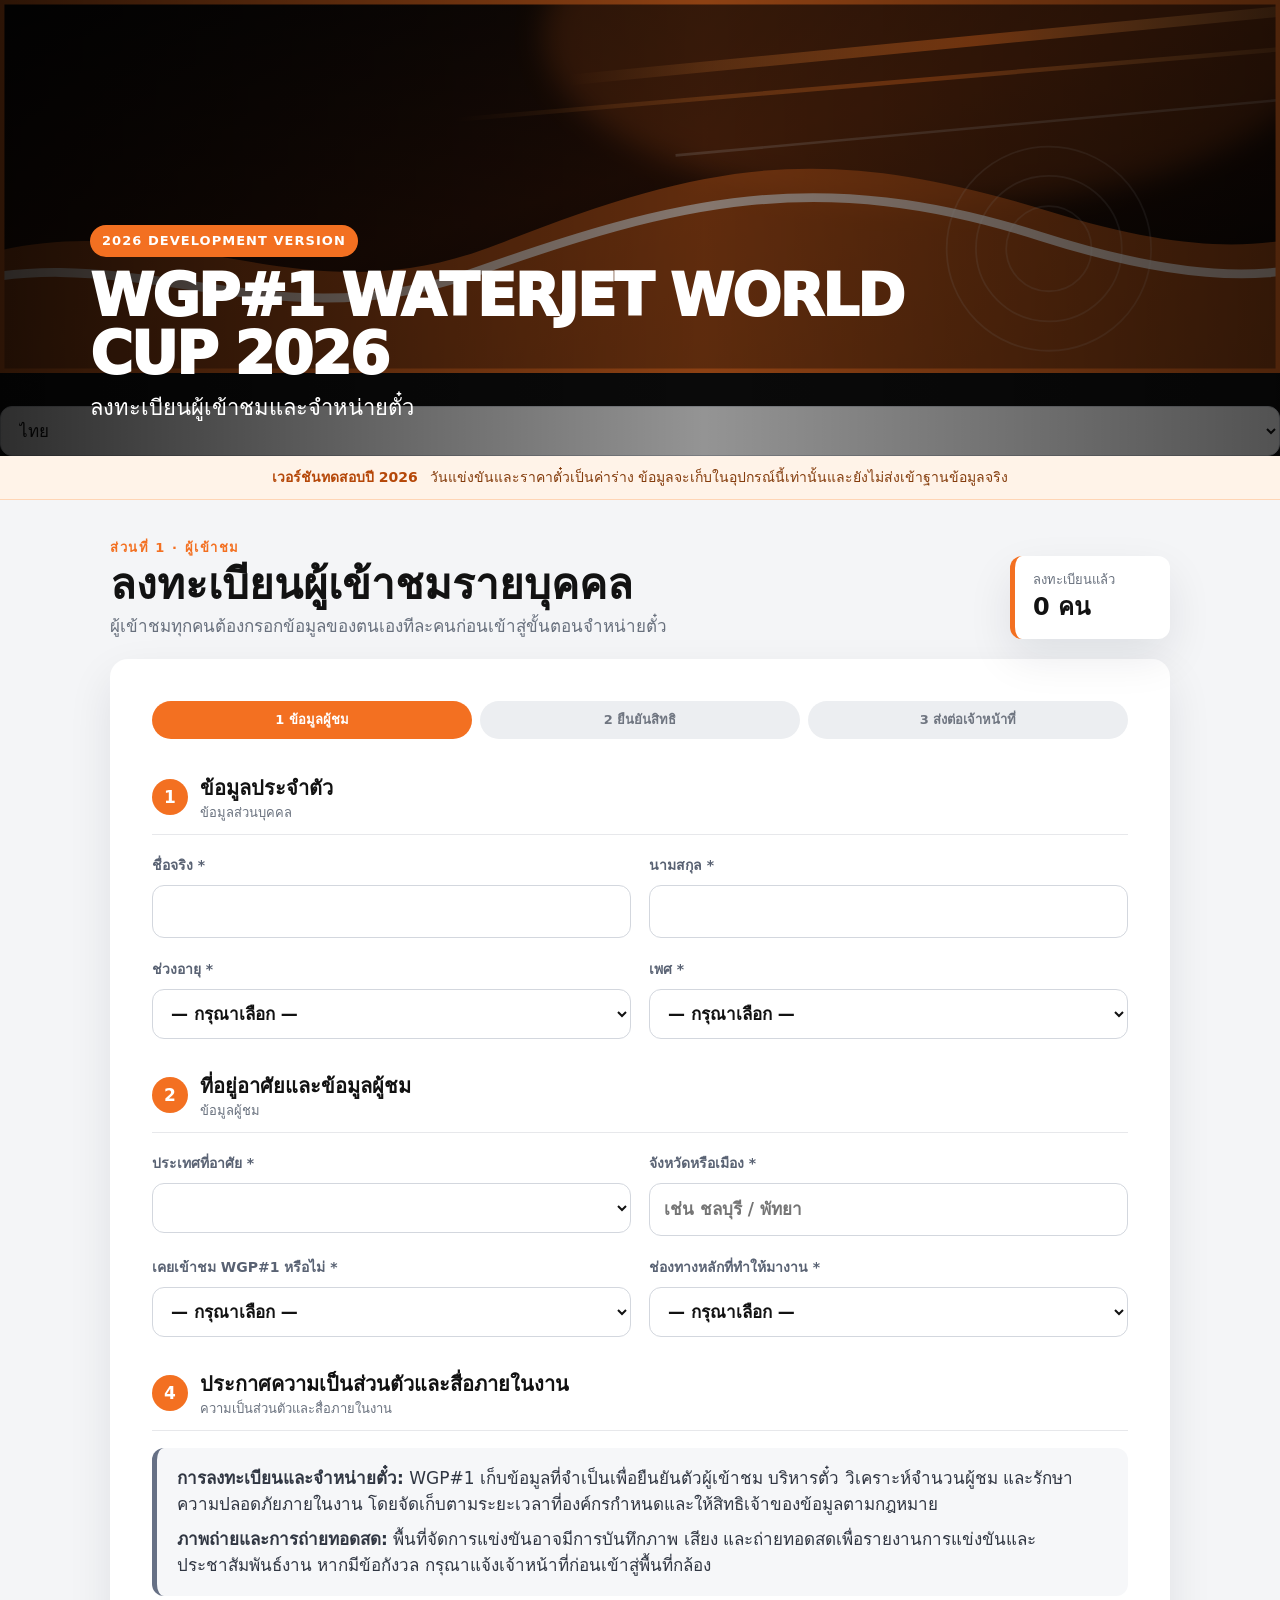
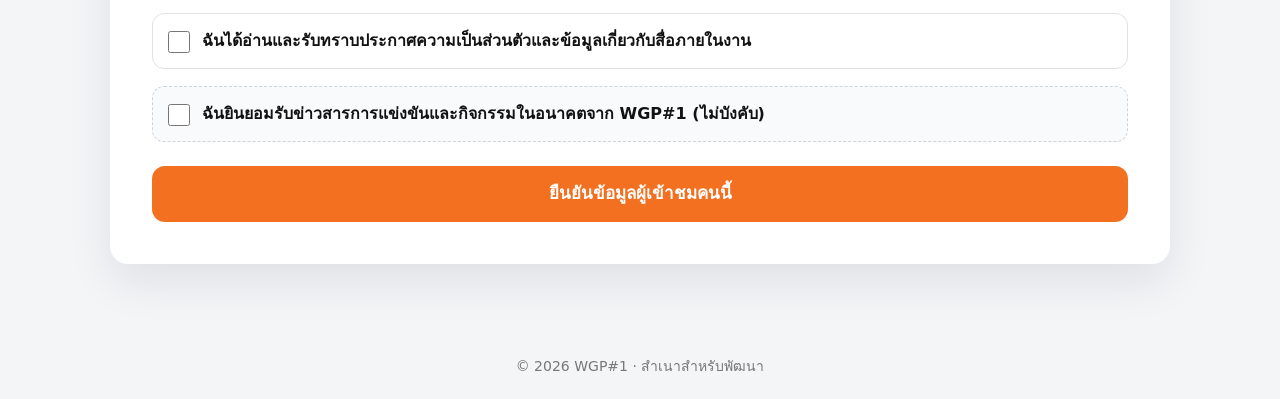
==== index.html @ 28bc0101 "Add multilingual interface and complete country list (index.html)" ====
<!doctype html>
<html lang="th">
<head>
  <meta charset="utf-8">
  <meta name="viewport" content="width=device-width, initial-scale=1">
  <meta name="theme-color" content="#f37021">
  <title>WGP#1 2026 — Visitor & Ticket Registration</title>
  <link rel="stylesheet" href="styles.css">
</head>
<body>
  <header class="hero" aria-label="WGP#1 World Cup">
    <img src="Header-2026.svg" alt="WGP#1 Waterjet World Cup 2026">
    <div class="hero-cover" aria-hidden="true"></div>
    <div class="language-switcher">
      <label for="language-select" data-i18n="languageLabel">ภาษา</label>
      <select id="language-select" aria-label="Language">
        <option value="th">ไทย</option><option value="en">English</option><option value="zh">中文</option>
        <option value="ja">日本語</option><option value="ko">한국어</option><option value="fr">Français</option><option value="es">Español</option>
      </select>
    </div>
    <div class="hero-copy">
      <span class="year-chip" data-i18n="devVersion">2026 DEVELOPMENT VERSION</span>
      <h1>WGP#1 WATERJET WORLD CUP 2026</h1>
      <p data-i18n="heroSubtitle">ลงทะเบียนผู้เข้าชมและจำหน่ายตั๋ว</p>
    </div>
  </header>

  <div class="dev-notice" role="status">
    <strong data-i18n="devNoticeTitle">เวอร์ชันทดสอบปี 2026</strong>
    <span data-i18n="devNoticeBody">วันแข่งขันและราคาตั๋วเป็นค่าร่าง ข้อมูลจะเก็บในอุปกรณ์นี้เท่านั้นและยังไม่ส่งเข้าฐานข้อมูลจริง</span>
  </div>

  <main>
    <section id="screen-visitor" class="screen">
      <div class="page-head">
        <div><p class="eyebrow" data-i18n="partVisitor">ส่วนที่ 1 · ผู้เข้าชม</p><h2 data-i18n="visitorTitle">ลงทะเบียนผู้เข้าชมรายบุคคล</h2><p data-i18n="visitorIntro">ผู้เข้าชมทุกคนต้องกรอกข้อมูลของตนเองทีละคนก่อนเข้าสู่ขั้นตอนจำหน่ายตั๋ว</p></div>
        <div class="attendee-counter" aria-live="polite"><span data-i18n="registered">ลงทะเบียนแล้ว</span><strong id="visitor-count">0 คน</strong></div>
      </div>

      <form id="visitor-form" class="card" novalidate>
        <div class="progress" aria-label="Progress"><span class="active" data-i18n="progressVisitor">1 ข้อมูลผู้ชม</span><span data-i18n="progressConsent">2 ยืนยันสิทธิ</span><span data-i18n="progressHandover">3 ส่งต่อเจ้าหน้าที่</span></div>
        <div class="section-title"><span class="section-number">1</span><div><h3 data-i18n="identityTitle">ข้อมูลประจำตัว</h3><p data-i18n="identitySubtitle">ข้อมูลส่วนบุคคล</p></div></div>
        <div class="grid two">
          <label><span class="field-title" data-i18n="firstName">ชื่อจริง *</span><input id="v-first" autocomplete="given-name" required maxlength="80"></label>
          <label><span class="field-title" data-i18n="lastName">นามสกุล *</span><input id="v-last" autocomplete="family-name" required maxlength="80"></label>
          <label><span class="field-title" data-i18n="ageGroup">ช่วงอายุ *</span><select id="v-age" required><option value="" data-i18n="selectOption">— กรุณาเลือก —</option><option value="under-10" data-i18n="ageUnder10">ต่ำกว่า 10 ปี</option><option value="10-19">10–19</option><option value="20-39">20–39</option><option value="40-59">40–59</option><option value="60-plus" data-i18n="age60Plus">60 ปีขึ้นไป</option></select></label>
          <label><span class="field-title" data-i18n="gender">เพศ *</span><select id="v-gender" required><option value="" data-i18n="selectOption">— กรุณาเลือก —</option><option value="male" data-i18n="male">ชาย</option><option value="female" data-i18n="female">หญิง</option><option value="non-binary" data-i18n="nonBinary">นอนไบนารี</option><option value="not-specified" data-i18n="preferNot">ไม่ประสงค์ระบุ</option></select></label>
        </div>

        <div class="section-title"><span class="section-number">2</span><div><h3 data-i18n="profileTitle">ที่อยู่อาศัยและข้อมูลผู้ชม</h3><p data-i18n="profileSubtitle">ข้อมูลผู้ชม</p></div></div>
        <div class="grid two">
          <label><span class="field-title" data-i18n="country">ประเทศที่อาศัย *</span><select id="v-country" autocomplete="country-name" required></select></label>
          <label><span class="field-title" data-i18n="city">จังหวัดหรือเมือง *</span><input id="v-city" autocomplete="address-level1" required maxlength="100" data-i18n-placeholder="cityPlaceholder" placeholder="เช่น ชลบุรี / พัทยา"></label>
          <label><span class="field-title" data-i18n="previousAttendance">เคยเข้าชม WGP#1 หรือไม่ *</span><select id="v-previous" required><option value="" data-i18n="selectOption">— กรุณาเลือก —</option><option value="first-time" data-i18n="firstTime">มาครั้งแรก</option><option value="returning" data-i18n="returning">เคยเข้าชมแล้ว</option></select></label>
          <label><span class="field-title" data-i18n="discovery">ช่องทางหลักที่ทำให้มางาน *</span><select id="v-source" required><option value="" data-i18n="selectOption">— กรุณาเลือก —</option><option value="facebook">Facebook</option><option value="instagram">Instagram</option><option value="tiktok">TikTok</option><option value="youtube">YouTube</option><option value="google">Google / Search</option><option value="influencer" data-i18n="influencer">อินฟลูเอนเซอร์ / ครีเอเตอร์</option><option value="pattaya-promotion" data-i18n="pattayaPromotion">ป้ายหรือสื่อในพัทยา</option><option value="hotel-tour" data-i18n="hotelTour">โรงแรมหรือบริษัททัวร์</option><option value="friend-family" data-i18n="friendFamily">เพื่อนหรือครอบครัว</option><option value="previous-event" data-i18n="previousEvent">งาน WGP#1 ครั้งก่อน</option><option value="other" data-i18n="other">อื่น ๆ</option></select></label>
        </div>

        <div id="guardian-panel" class="guardian-panel hidden">
          <div class="section-title compact"><span class="section-number">3</span><div><h3 data-i18n="guardianTitle">ข้อมูลผู้ปกครอง</h3><p data-i18n="guardianSubtitle">จำเป็นสำหรับผู้เข้าชมอายุต่ำกว่า 20 ปี</p></div></div>
          <div class="grid two">
            <label><span class="field-title" data-i18n="guardianName">ชื่อ–นามสกุลผู้ปกครอง *</span><input id="g-name" autocomplete="name" maxlength="160"></label>
            <label><span class="field-title" data-i18n="relationship">ความสัมพันธ์ *</span><select id="g-relation"><option value="" data-i18n="selectOption">— กรุณาเลือก —</option><option value="parent" data-i18n="parent">บิดา/มารดา</option><option value="legal-guardian" data-i18n="legalGuardian">ผู้ปกครองตามกฎหมาย</option><option value="authorized-adult" data-i18n="authorizedAdult">ผู้ใหญ่ที่ได้รับมอบหมาย</option></select></label>
            <label><span class="field-title" data-i18n="guardianPhone">เบอร์โทรศัพท์ผู้ปกครอง *</span><input id="g-phone" type="tel" autocomplete="tel" maxlength="30"></label>
          </div>
          <label class="check-line"><input id="g-confirm" type="checkbox"><span data-i18n="guardianConfirm">ข้าพเจ้าเป็นผู้ปกครองหรือผู้มีอำนาจดำเนินการแทนผู้เยาว์ และยืนยันข้อมูลข้างต้น</span></label>
        </div>

        <div class="section-title"><span class="section-number">4</span><div><h3 data-i18n="privacyTitle">ประกาศความเป็นส่วนตัวและสื่อภายในงาน</h3><p data-i18n="privacySubtitle">ความเป็นส่วนตัวและสื่อภายในงาน</p></div></div>
        <div class="privacy-box"><p data-i18n-html="privacyRegistration"><strong>การลงทะเบียนและจำหน่ายตั๋ว:</strong> WGP#1 เก็บข้อมูลที่จำเป็นเพื่อยืนยันตัวผู้เข้าชม บริหารตั๋ว วิเคราะห์จำนวนผู้ชม และรักษาความปลอดภัยภายในงาน โดยจัดเก็บตามระยะเวลาที่องค์กรกำหนดและให้สิทธิเจ้าของข้อมูลตามกฎหมาย</p><p data-i18n-html="privacyMedia"><strong>ภาพถ่ายและการถ่ายทอดสด:</strong> พื้นที่จัดการแข่งขันอาจมีการบันทึกภาพ เสียง และถ่ายทอดสดเพื่อรายงานการแข่งขันและประชาสัมพันธ์งาน หากมีข้อกังวล กรุณาแจ้งเจ้าหน้าที่ก่อนเข้าสู่พื้นที่กล้อง</p></div>
        <label class="check-line required-line"><input id="v-privacy" type="checkbox" required><span data-i18n="privacyAck">ฉันได้อ่านและรับทราบประกาศความเป็นส่วนตัวและข้อมูลเกี่ยวกับสื่อภายในงาน</span></label>
        <label class="check-line optional-line"><input id="v-marketing" type="checkbox"><span data-i18n="marketingConsent">ฉันยินยอมรับข่าวสารการแข่งขันและกิจกรรมในอนาคตจาก WGP#1 (ไม่บังคับ)</span></label>
        <div id="visitor-error" class="form-error hidden" role="alert"></div>
        <button class="btn primary wide" type="submit" data-i18n="confirmVisitor">ยืนยันข้อมูลผู้เข้าชมคนนี้</button>
      </form>
    </section>

    <section id="screen-group" class="screen hidden"><div class="confirmation-card"><div class="success-icon">✓</div><p class="eyebrow" data-i18n="visitorConfirmed">ยืนยันผู้เข้าชมแล้ว</p><h2 data-i18n="visitorSaved">บันทึกผู้เข้าชมเรียบร้อยแล้ว</h2><p id="group-message"></p><div class="choice-grid"><button id="add-visitor" class="choice-card" type="button"><span class="choice-icon">＋</span><strong data-i18n="addVisitor">ลงทะเบียนผู้ชมคนถัดไป</strong><small data-i18n="addVisitorHint">เพิ่มผู้เข้าชมอีกหนึ่งคน</small></button><button id="finish-visitors" class="choice-card orange" type="button"><span class="choice-icon">→</span><strong data-i18n="finishVisitors">กรอกข้อมูลผู้ชมครบแล้ว</strong><small data-i18n="finishVisitorsHint">ส่งต่อให้เจ้าหน้าที่</small></button></div><button id="remove-last" class="text-button" type="button" data-i18n="removeLast">ลบผู้ชมคนล่าสุด</button></div></section>

    <section id="screen-handover" class="screen hidden"><div class="handover"><div class="handover-lock" data-i18n="staffNext">ขั้นตอนถัดไปสำหรับเจ้าหน้าที่</div><h2 data-i18n="handoverTitle">การลงทะเบียนผู้ชมเสร็จสมบูรณ์</h2><p class="handover-count"><strong id="handover-count">0</strong> <span data-i18n="visitors">ผู้เข้าชม</span></p><p data-i18n="handoverBody">กรุณาส่งอุปกรณ์คืนให้เจ้าหน้าที่เพื่อดำเนินการเรื่องตั๋วและการชำระเงิน</p><button id="to-staff" class="btn dark" type="button" data-i18n="staffContinue">เจ้าหน้าที่ดำเนินการต่อ</button></div></section>

    <section id="screen-staff" class="screen hidden">
      <div class="page-head"><div><p class="eyebrow" data-i18n="partStaff">ส่วนที่ 2 · สำหรับเจ้าหน้าที่</p><h2 data-i18n="staffTitle">สรุปรายการจำหน่ายตั๋ว</h2><p data-i18n="staffIntro">เลือกประเภทตั๋วให้ครบตามจำนวนผู้ชมที่ลงทะเบียน</p></div><div class="attendee-counter dark-counter"><span data-i18n="visitorsInSale">ผู้ชมในรายการ</span><strong id="staff-attendee-count">0 คน</strong></div></div>
      <form id="staff-form" class="card" novalidate>
        <div class="grid two">
          <label><span class="field-title" data-i18n="staff">เจ้าหน้าที่ *</span><select id="s-staff" required><option value="" data-i18n="selectStaff">— เลือกเจ้าหน้าที่ —</option><option value="Namwan">น้ำหวาน</option><option value="Aom">อ้อม</option><option value="Belle">เบล</option><option value="Cartoon">การ์ตูน</option><option value="Other" data-i18n="other">อื่น ๆ</option></select></label>
          <label><span class="field-title" data-i18n="payment">ช่องทางการชำระ *</span><select id="s-payment" required><option value="" data-i18n="selectOption">— กรุณาเลือก —</option><option value="cash" data-i18n="cash">เงินสด</option><option value="qr-transfer" data-i18n="qrTransfer">QR / โอนผ่านธนาคาร</option><option value="complimentary" data-i18n="complimentary">บัตรเชิญ</option></select></label>
        </div>
        <div class="ticket-head"><div><h3 data-i18n="ticketTypes">ประเภทและจำนวนตั๋ว</h3><p data-i18n="ticketTypesSubtitle">เลือกประเภทและจำนวน</p></div><div class="quantity-match"><span data-i18n="mustAllocate">ต้องจัดสรร</span><strong id="tickets-required">0 ใบ</strong></div></div>
        <div id="ticket-lines" class="ticket-lines"></div>
        <div class="staff-summary"><div><span data-i18n="totalTickets">จำนวนตั๋วรวม</span><strong id="ticket-total-qty">0 ใบ</strong></div><div><span data-i18n="calculatedTotal">ยอดคำนวณ</span><strong id="calculated-total">0 THB</strong></div><label><span class="field-title" data-i18n="amountPaid">ยอดรับจริง (THB) *</span><input id="s-amount" type="number" min="0" step="1" required></label></div>
        <label><span class="field-title" data-i18n="staffNote">หมายเหตุ</span><textarea id="s-note" rows="3" maxlength="500" data-i18n-placeholder="staffNotePlaceholder" placeholder="ส่วนลด บัตรเชิญ หรือกรณีพิเศษ"></textarea></label>
        <div id="staff-error" class="form-error hidden" role="alert"></div><div class="button-row"><button id="back-handover" class="btn secondary" type="button" data-i18n="back">ย้อนกลับ</button><button class="btn primary" type="submit" data-i18n="finalize">ยืนยันและบันทึกรายการ</button></div>
      </form>
    </section>

    <section id="screen-complete" class="screen hidden"><div class="complete-card"><div class="success-icon large">✓</div><p class="eyebrow" data-i18n="registrationComplete">ลงทะเบียนเสร็จสมบูรณ์</p><h2 data-i18n="completeTitle">ดำเนินการเสร็จสมบูรณ์</h2><p><span data-i18n="transactionNumber">หมายเลขรายการ</span> <strong id="transaction-id">—</strong></p><p class="muted" data-i18n="localDataNotice">ข้อมูลทดสอบถูกเก็บเฉพาะในอุปกรณ์นี้ และยังไม่ส่งเข้าฐานข้อมูลจริง</p><button id="next-customer" class="btn primary" type="button" data-i18n="nextGroup">เริ่มรายการผู้ชมชุดถัดไป</button></div></section>
  </main>
  <footer data-i18n="footer">© 2026 WGP#1 · สำเนาสำหรับพัฒนา</footer>
  <script src="app.js"></script>
</body>
</html>
---- styles.css ----
:root{--orange:#f37021;--orange-dark:#cf4f07;--ink:#121212;--muted:#68707d;--line:#e7e8eb;--soft:#f6f7f9;--green:#159947;--danger:#b42318;--radius:18px;--shadow:0 18px 45px rgba(16,24,40,.09)}
*{box-sizing:border-box}body{margin:0;background:#f4f5f7;color:var(--ink);font-family:Inter,system-ui,-apple-system,"Segoe UI",sans-serif;font-size:17px;line-height:1.5}.hidden{display:none!important}.hero{position:relative;min-height:260px;background:#111;overflow:hidden}.hero img{width:100%;height:100%;min-height:260px;object-fit:cover;display:block}.hero-cover{position:absolute;inset:0;background:linear-gradient(90deg,rgba(0,0,0,.82),rgba(0,0,0,.42) 55%,rgba(0,0,0,.68))}.hero-copy{position:absolute;left:max(22px,calc((100% - 1100px)/2));right:22px;bottom:32px;color:#fff}.hero-copy h1{max-width:820px;margin:10px 0 2px;font-size:clamp(30px,5vw,58px);line-height:1;font-weight:950;letter-spacing:-2px}.hero-copy p{margin:8px 0 0;font-size:clamp(17px,2vw,22px)}.year-chip{display:inline-flex;background:var(--orange);border-radius:999px;padding:6px 12px;font-size:13px;font-weight:900;letter-spacing:.08em}.dev-notice{display:flex;justify-content:center;gap:12px;flex-wrap:wrap;padding:11px 18px;background:#fff3e8;color:#843c0c;border-bottom:1px solid #ffd5b5;font-size:14px}.dev-notice strong{color:#b54708}main{max-width:1100px;margin:0 auto;padding:38px 20px 70px}.screen{min-height:55vh}.page-head{display:flex;align-items:flex-end;justify-content:space-between;gap:24px;margin-bottom:20px}.page-head h2{font-size:clamp(28px,4vw,42px);line-height:1.15;margin:4px 0}.page-head p{margin:0;color:var(--muted)}.eyebrow{margin:0!important;color:var(--orange)!important;font-size:13px;font-weight:900;letter-spacing:.12em}.attendee-counter{min-width:160px;background:#fff;border-left:5px solid var(--orange);border-radius:12px;padding:14px 18px;box-shadow:var(--shadow)}.attendee-counter span{display:block;color:var(--muted);font-size:13px}.attendee-counter strong{font-size:24px}.dark-counter{background:#181818;color:#fff}.dark-counter span{color:#c7c7c7}.card{background:#fff;border-radius:var(--radius);padding:clamp(20px,4vw,42px);box-shadow:var(--shadow)}.progress{display:grid;grid-template-columns:repeat(3,1fr);gap:8px;margin-bottom:34px}.progress span{padding:9px;text-align:center;border-radius:999px;background:#eceef1;color:#6f7580;font-size:13px;font-weight:800}.progress .active{background:var(--orange);color:#fff}.section-title{display:flex;align-items:center;gap:12px;margin:32px 0 17px;border-bottom:1px solid var(--line);padding-bottom:12px}.section-title:first-of-type{margin-top:0}.section-title.compact{margin-top:0}.section-title h3,.section-title p{margin:0}.section-title h3{font-size:20px}.section-title p{font-size:13px;color:var(--muted)}.section-number{display:grid;place-items:center;flex:0 0 36px;height:36px;border-radius:50%;background:var(--orange);color:#fff;font-weight:900}.grid{display:grid;gap:18px}.grid.two{grid-template-columns:repeat(2,minmax(0,1fr))}label{display:block;font-weight:800}label>span{color:#596273;font-size:14px;font-weight:600}input,select,textarea{width:100%;margin-top:7px;border:1px solid #d3d7de;border-radius:12px;padding:13px 14px;background:#fff;color:var(--ink);font:inherit;outline:none}input:focus,select:focus,textarea:focus{border-color:var(--orange);box-shadow:0 0 0 4px rgba(243,112,33,.14)}input[aria-invalid="true"],select[aria-invalid="true"]{border-color:var(--danger)}.guardian-panel{margin:28px 0;background:#fff8f1;border:1px solid #ffd3b2;border-radius:16px;padding:22px}.privacy-box{padding:18px 20px;background:var(--soft);border-left:5px solid #667085;border-radius:12px;color:#303642}.privacy-box p{margin:0 0 10px}.privacy-box p:last-child{margin-bottom:0}.en-copy{color:var(--muted);font-size:14px}.check-line{display:flex;gap:12px;align-items:flex-start;margin-top:17px;padding:15px;border-radius:12px;background:#fff}.check-line input{width:22px;height:22px;margin:2px 0 0;accent-color:var(--orange);flex:0 0 auto}.check-line span{color:var(--ink);font-size:16px;font-weight:700}.check-line small{color:var(--muted);font-weight:500}.required-line{border:1px solid #dfe2e7}.optional-line{background:#f8fafc;border:1px dashed #cfd4dc}.form-error{margin:20px 0 0;padding:13px 16px;border-radius:10px;background:#fff0ee;color:var(--danger);font-weight:700}.btn{display:inline-flex;align-items:center;justify-content:center;border:0;border-radius:13px;padding:15px 22px;font:inherit;font-weight:900;cursor:pointer}.btn.primary{background:var(--orange);color:#fff}.btn.primary:hover{background:var(--orange-dark)}.btn.dark{background:#111;color:#fff}.btn.secondary{background:#e9ebef;color:#252930}.btn.wide{width:100%;margin-top:24px}.confirmation-card,.complete-card{max-width:840px;margin:25px auto;background:#fff;border-radius:24px;padding:clamp(28px,6vw,60px);text-align:center;box-shadow:var(--shadow)}.confirmation-card h2,.complete-card h2{margin:5px 0;font-size:clamp(28px,4vw,42px)}.success-icon{display:grid;place-items:center;width:58px;height:58px;margin:0 auto 14px;border-radius:50%;background:#dcfce7;color:var(--green);font-size:32px;font-weight:950}.success-icon.large{width:80px;height:80px;font-size:44px}.choice-grid{display:grid;grid-template-columns:repeat(2,minmax(0,1fr));gap:16px;margin:28px 0}.choice-card{border:2px solid var(--line);border-radius:16px;background:#fff;padding:25px 18px;cursor:pointer;color:var(--ink)}.choice-card:hover{border-color:var(--orange);transform:translateY(-2px)}.choice-card.orange{border-color:var(--orange);background:#fff8f1}.choice-card strong,.choice-card small{display:block}.choice-card small{color:var(--muted);margin-top:5px}.choice-icon{display:block;color:var(--orange);font-size:34px;font-weight:950}.text-button{border:0;background:none;color:#7d4750;text-decoration:underline;cursor:pointer;font:inherit}.handover{max-width:900px;margin:15px auto;min-height:560px;border-radius:26px;padding:70px 30px;display:flex;flex-direction:column;align-items:center;justify-content:center;text-align:center;color:#fff;background:linear-gradient(135deg,#f37021,#d94b00);box-shadow:var(--shadow)}.handover h2{font-size:clamp(32px,5vw,56px);line-height:1.1;margin:16px 0}.handover p{font-size:20px}.handover p span{opacity:.9}.handover-lock{padding:7px 14px;background:rgba(0,0,0,.2);border:1px solid rgba(255,255,255,.4);border-radius:999px;font-size:13px;font-weight:900;letter-spacing:.12em}.handover-count strong{font-size:52px}.handover .btn{margin-top:24px;min-width:280px}.ticket-head{display:flex;justify-content:space-between;align-items:center;margin:30px 0 12px}.ticket-head h3,.ticket-head p{margin:0}.ticket-head p{color:var(--muted);font-size:14px}.quantity-match{text-align:right}.quantity-match span{display:block;color:var(--muted);font-size:13px}.quantity-match strong{font-size:22px}.ticket-lines{border:1px solid var(--line);border-radius:14px;overflow:hidden}.ticket-line{display:grid;grid-template-columns:1fr 110px 120px;align-items:center;gap:15px;padding:15px 18px;border-bottom:1px solid var(--line)}.ticket-line:last-child{border-bottom:0}.ticket-line p,.ticket-line strong{margin:0}.ticket-line p{color:var(--muted);font-size:13px}.ticket-line input{margin:0;text-align:center}.ticket-price{text-align:right}.staff-summary{display:grid;grid-template-columns:1fr 1fr 1.4fr;gap:16px;align-items:end;margin:24px 0;padding:20px;background:#171717;color:#fff;border-radius:15px}.staff-summary>div span{display:block;color:#bbb;font-size:13px}.staff-summary>div strong{font-size:23px}.staff-summary label>span{color:#ccc}.button-row{display:flex;justify-content:flex-end;gap:12px;margin-top:24px}.complete-card .muted{color:var(--muted);font-size:14px}.complete-card .btn{margin-top:18px}footer{text-align:center;color:#777;padding:22px;font-size:14px}
@media(max-width:720px){body{font-size:16px}.hero,.hero img{min-height:230px}.hero-copy{bottom:24px}.hero-copy h1{letter-spacing:-1px}.page-head{align-items:stretch;flex-direction:column}.attendee-counter{width:100%}.grid.two,.choice-grid{grid-template-columns:1fr}.progress span{font-size:11px;padding:8px 4px}.ticket-line{grid-template-columns:1fr 85px}.ticket-price{grid-column:1/-1;text-align:left}.staff-summary{grid-template-columns:1fr 1fr}.staff-summary label{grid-column:1/-1}.button-row{flex-direction:column-reverse}.button-row .btn{width:100%}.handover{min-height:500px}.dev-notice{justify-content:flex-start}}
@media(prefers-reduced-motion:reduce){*{scroll-behavior:auto!important;transition:none!important}}
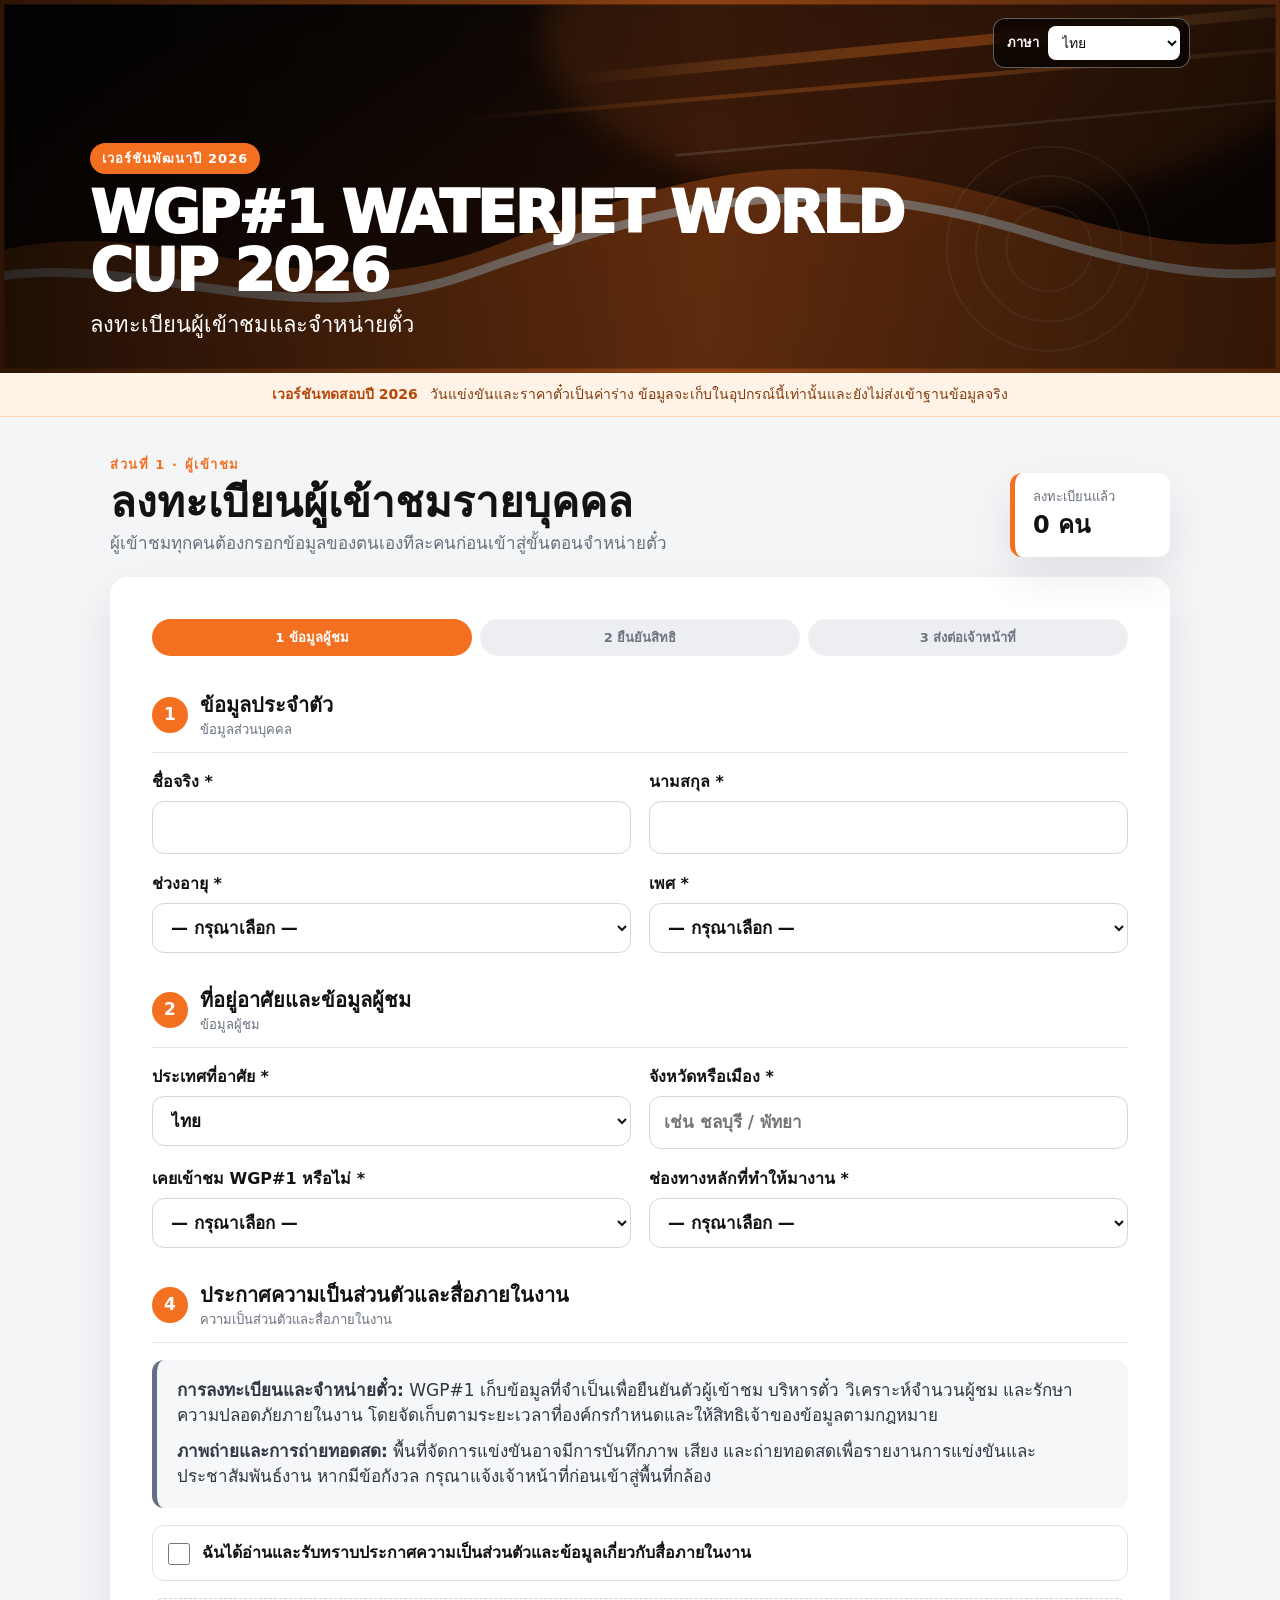
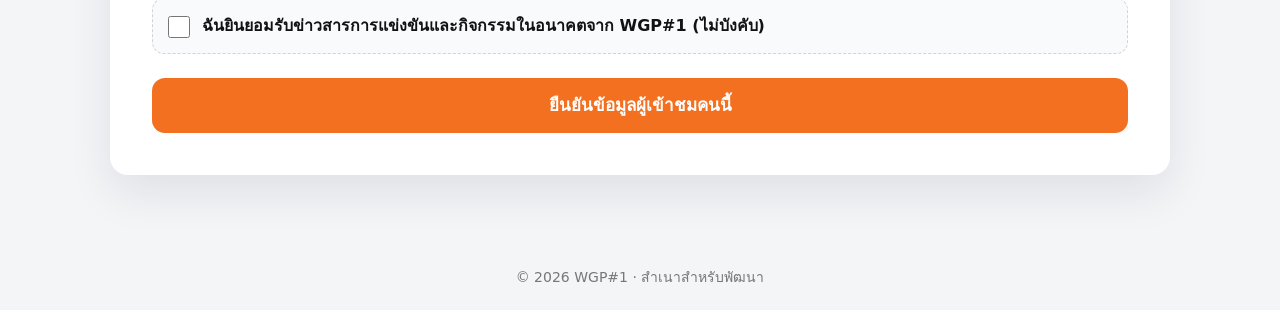
==== commit 5e514dc8: "Improve mobile readability and ticket limits (index.html)" ====
--- a/index.html
+++ b/index.html
@@ -44,7 +44,7 @@
           <label><span class="field-title" data-i18n="firstName">ชื่อจริง *</span><input id="v-first" autocomplete="given-name" required maxlength="80"></label>
           <label><span class="field-title" data-i18n="lastName">นามสกุล *</span><input id="v-last" autocomplete="family-name" required maxlength="80"></label>
           <label><span class="field-title" data-i18n="ageGroup">ช่วงอายุ *</span><select id="v-age" required><option value="" data-i18n="selectOption">— กรุณาเลือก —</option><option value="under-10" data-i18n="ageUnder10">ต่ำกว่า 10 ปี</option><option value="10-19">10–19</option><option value="20-39">20–39</option><option value="40-59">40–59</option><option value="60-plus" data-i18n="age60Plus">60 ปีขึ้นไป</option></select></label>
-          <label><span class="field-title" data-i18n="gender">เพศ *</span><select id="v-gender" required><option value="" data-i18n="selectOption">— กรุณาเลือก —</option><option value="male" data-i18n="male">ชาย</option><option value="female" data-i18n="female">หญิง</option><option value="non-binary" data-i18n="nonBinary">นอนไบนารี</option><option value="not-specified" data-i18n="preferNot">ไม่ประสงค์ระบุ</option></select></label>
+          <label><span class="field-title" data-i18n="gender">เพศ *</span><select id="v-gender" required><option value="" data-i18n="selectOption">— กรุณาเลือก —</option><option value="male" data-i18n="male">ชาย</option><option value="female" data-i18n="female">หญิง</option><option value="not-specified" data-i18n="preferNot">ไม่ประสงค์ระบุ</option></select></label>
         </div>
 
         <div class="section-title"><span class="section-number">2</span><div><h3 data-i18n="profileTitle">ที่อยู่อาศัยและข้อมูลผู้ชม</h3><p data-i18n="profileSubtitle">ข้อมูลผู้ชม</p></div></div>
--- a/styles.css
+++ b/styles.css
@@ -1,4 +1,6 @@
 :root{--orange:#f37021;--orange-dark:#cf4f07;--ink:#121212;--muted:#68707d;--line:#e7e8eb;--soft:#f6f7f9;--green:#159947;--danger:#b42318;--radius:18px;--shadow:0 18px 45px rgba(16,24,40,.09)}
 *{box-sizing:border-box}body{margin:0;background:#f4f5f7;color:var(--ink);font-family:Inter,system-ui,-apple-system,"Segoe UI",sans-serif;font-size:17px;line-height:1.5}.hidden{display:none!important}.hero{position:relative;min-height:260px;background:#111;overflow:hidden}.hero img{width:100%;height:100%;min-height:260px;object-fit:cover;display:block}.hero-cover{position:absolute;inset:0;background:linear-gradient(90deg,rgba(0,0,0,.82),rgba(0,0,0,.42) 55%,rgba(0,0,0,.68))}.hero-copy{position:absolute;left:max(22px,calc((100% - 1100px)/2));right:22px;bottom:32px;color:#fff}.hero-copy h1{max-width:820px;margin:10px 0 2px;font-size:clamp(30px,5vw,58px);line-height:1;font-weight:950;letter-spacing:-2px}.hero-copy p{margin:8px 0 0;font-size:clamp(17px,2vw,22px)}.year-chip{display:inline-flex;background:var(--orange);border-radius:999px;padding:6px 12px;font-size:13px;font-weight:900;letter-spacing:.08em}.dev-notice{display:flex;justify-content:center;gap:12px;flex-wrap:wrap;padding:11px 18px;background:#fff3e8;color:#843c0c;border-bottom:1px solid #ffd5b5;font-size:14px}.dev-notice strong{color:#b54708}main{max-width:1100px;margin:0 auto;padding:38px 20px 70px}.screen{min-height:55vh}.page-head{display:flex;align-items:flex-end;justify-content:space-between;gap:24px;margin-bottom:20px}.page-head h2{font-size:clamp(28px,4vw,42px);line-height:1.15;margin:4px 0}.page-head p{margin:0;color:var(--muted)}.eyebrow{margin:0!important;color:var(--orange)!important;font-size:13px;font-weight:900;letter-spacing:.12em}.attendee-counter{min-width:160px;background:#fff;border-left:5px solid var(--orange);border-radius:12px;padding:14px 18px;box-shadow:var(--shadow)}.attendee-counter span{display:block;color:var(--muted);font-size:13px}.attendee-counter strong{font-size:24px}.dark-counter{background:#181818;color:#fff}.dark-counter span{color:#c7c7c7}.card{background:#fff;border-radius:var(--radius);padding:clamp(20px,4vw,42px);box-shadow:var(--shadow)}.progress{display:grid;grid-template-columns:repeat(3,1fr);gap:8px;margin-bottom:34px}.progress span{padding:9px;text-align:center;border-radius:999px;background:#eceef1;color:#6f7580;font-size:13px;font-weight:800}.progress .active{background:var(--orange);color:#fff}.section-title{display:flex;align-items:center;gap:12px;margin:32px 0 17px;border-bottom:1px solid var(--line);padding-bottom:12px}.section-title:first-of-type{margin-top:0}.section-title.compact{margin-top:0}.section-title h3,.section-title p{margin:0}.section-title h3{font-size:20px}.section-title p{font-size:13px;color:var(--muted)}.section-number{display:grid;place-items:center;flex:0 0 36px;height:36px;border-radius:50%;background:var(--orange);color:#fff;font-weight:900}.grid{display:grid;gap:18px}.grid.two{grid-template-columns:repeat(2,minmax(0,1fr))}label{display:block;font-weight:800}label>span{color:#596273;font-size:14px;font-weight:600}input,select,textarea{width:100%;margin-top:7px;border:1px solid #d3d7de;border-radius:12px;padding:13px 14px;background:#fff;color:var(--ink);font:inherit;outline:none}input:focus,select:focus,textarea:focus{border-color:var(--orange);box-shadow:0 0 0 4px rgba(243,112,33,.14)}input[aria-invalid="true"],select[aria-invalid="true"]{border-color:var(--danger)}.guardian-panel{margin:28px 0;background:#fff8f1;border:1px solid #ffd3b2;border-radius:16px;padding:22px}.privacy-box{padding:18px 20px;background:var(--soft);border-left:5px solid #667085;border-radius:12px;color:#303642}.privacy-box p{margin:0 0 10px}.privacy-box p:last-child{margin-bottom:0}.en-copy{color:var(--muted);font-size:14px}.check-line{display:flex;gap:12px;align-items:flex-start;margin-top:17px;padding:15px;border-radius:12px;background:#fff}.check-line input{width:22px;height:22px;margin:2px 0 0;accent-color:var(--orange);flex:0 0 auto}.check-line span{color:var(--ink);font-size:16px;font-weight:700}.check-line small{color:var(--muted);font-weight:500}.required-line{border:1px solid #dfe2e7}.optional-line{background:#f8fafc;border:1px dashed #cfd4dc}.form-error{margin:20px 0 0;padding:13px 16px;border-radius:10px;background:#fff0ee;color:var(--danger);font-weight:700}.btn{display:inline-flex;align-items:center;justify-content:center;border:0;border-radius:13px;padding:15px 22px;font:inherit;font-weight:900;cursor:pointer}.btn.primary{background:var(--orange);color:#fff}.btn.primary:hover{background:var(--orange-dark)}.btn.dark{background:#111;color:#fff}.btn.secondary{background:#e9ebef;color:#252930}.btn.wide{width:100%;margin-top:24px}.confirmation-card,.complete-card{max-width:840px;margin:25px auto;background:#fff;border-radius:24px;padding:clamp(28px,6vw,60px);text-align:center;box-shadow:var(--shadow)}.confirmation-card h2,.complete-card h2{margin:5px 0;font-size:clamp(28px,4vw,42px)}.success-icon{display:grid;place-items:center;width:58px;height:58px;margin:0 auto 14px;border-radius:50%;background:#dcfce7;color:var(--green);font-size:32px;font-weight:950}.success-icon.large{width:80px;height:80px;font-size:44px}.choice-grid{display:grid;grid-template-columns:repeat(2,minmax(0,1fr));gap:16px;margin:28px 0}.choice-card{border:2px solid var(--line);border-radius:16px;background:#fff;padding:25px 18px;cursor:pointer;color:var(--ink)}.choice-card:hover{border-color:var(--orange);transform:translateY(-2px)}.choice-card.orange{border-color:var(--orange);background:#fff8f1}.choice-card strong,.choice-card small{display:block}.choice-card small{color:var(--muted);margin-top:5px}.choice-icon{display:block;color:var(--orange);font-size:34px;font-weight:950}.text-button{border:0;background:none;color:#7d4750;text-decoration:underline;cursor:pointer;font:inherit}.handover{max-width:900px;margin:15px auto;min-height:560px;border-radius:26px;padding:70px 30px;display:flex;flex-direction:column;align-items:center;justify-content:center;text-align:center;color:#fff;background:linear-gradient(135deg,#f37021,#d94b00);box-shadow:var(--shadow)}.handover h2{font-size:clamp(32px,5vw,56px);line-height:1.1;margin:16px 0}.handover p{font-size:20px}.handover p span{opacity:.9}.handover-lock{padding:7px 14px;background:rgba(0,0,0,.2);border:1px solid rgba(255,255,255,.4);border-radius:999px;font-size:13px;font-weight:900;letter-spacing:.12em}.handover-count strong{font-size:52px}.handover .btn{margin-top:24px;min-width:280px}.ticket-head{display:flex;justify-content:space-between;align-items:center;margin:30px 0 12px}.ticket-head h3,.ticket-head p{margin:0}.ticket-head p{color:var(--muted);font-size:14px}.quantity-match{text-align:right}.quantity-match span{display:block;color:var(--muted);font-size:13px}.quantity-match strong{font-size:22px}.ticket-lines{border:1px solid var(--line);border-radius:14px;overflow:hidden}.ticket-line{display:grid;grid-template-columns:1fr 110px 120px;align-items:center;gap:15px;padding:15px 18px;border-bottom:1px solid var(--line)}.ticket-line:last-child{border-bottom:0}.ticket-line p,.ticket-line strong{margin:0}.ticket-line p{color:var(--muted);font-size:13px}.ticket-line input{margin:0;text-align:center}.ticket-price{text-align:right}.staff-summary{display:grid;grid-template-columns:1fr 1fr 1.4fr;gap:16px;align-items:end;margin:24px 0;padding:20px;background:#171717;color:#fff;border-radius:15px}.staff-summary>div span{display:block;color:#bbb;font-size:13px}.staff-summary>div strong{font-size:23px}.staff-summary label>span{color:#ccc}.button-row{display:flex;justify-content:flex-end;gap:12px;margin-top:24px}.complete-card .muted{color:var(--muted);font-size:14px}.complete-card .btn{margin-top:18px}footer{text-align:center;color:#777;padding:22px;font-size:14px}
 @media(max-width:720px){body{font-size:16px}.hero,.hero img{min-height:230px}.hero-copy{bottom:24px}.hero-copy h1{letter-spacing:-1px}.page-head{align-items:stretch;flex-direction:column}.attendee-counter{width:100%}.grid.two,.choice-grid{grid-template-columns:1fr}.progress span{font-size:11px;padding:8px 4px}.ticket-line{grid-template-columns:1fr 85px}.ticket-price{grid-column:1/-1;text-align:left}.staff-summary{grid-template-columns:1fr 1fr}.staff-summary label{grid-column:1/-1}.button-row{flex-direction:column-reverse}.button-row .btn{width:100%}.handover{min-height:500px}.dev-notice{justify-content:flex-start}}
+.language-switcher{position:absolute;z-index:3;top:18px;right:max(20px,calc((100% - 1100px)/2));display:flex;align-items:center;gap:9px;padding:7px 9px 7px 13px;border:1px solid rgba(255,255,255,.35);border-radius:12px;background:rgba(0,0,0,.68);backdrop-filter:blur(8px);color:#fff}.language-switcher label{font-size:13px;white-space:nowrap}.language-switcher select{width:auto;min-width:132px;margin:0;padding:8px 30px 8px 10px;border:0;border-radius:8px;font-size:14px}.field-title{display:block;color:var(--ink);font-size:16px;font-weight:800}html[lang^="zh"] body,html[lang^="ja"] body,html[lang^="ko"] body{font-family:system-ui,-apple-system,"Segoe UI",sans-serif}
+@media(max-width:720px){.language-switcher{top:12px;right:12px}.language-switcher label{position:absolute;width:1px;height:1px;overflow:hidden;clip:rect(0 0 0 0)}.language-switcher select{min-width:112px}.hero-copy{padding-top:44px}}
 @media(prefers-reduced-motion:reduce){*{scroll-behavior:auto!important;transition:none!important}}
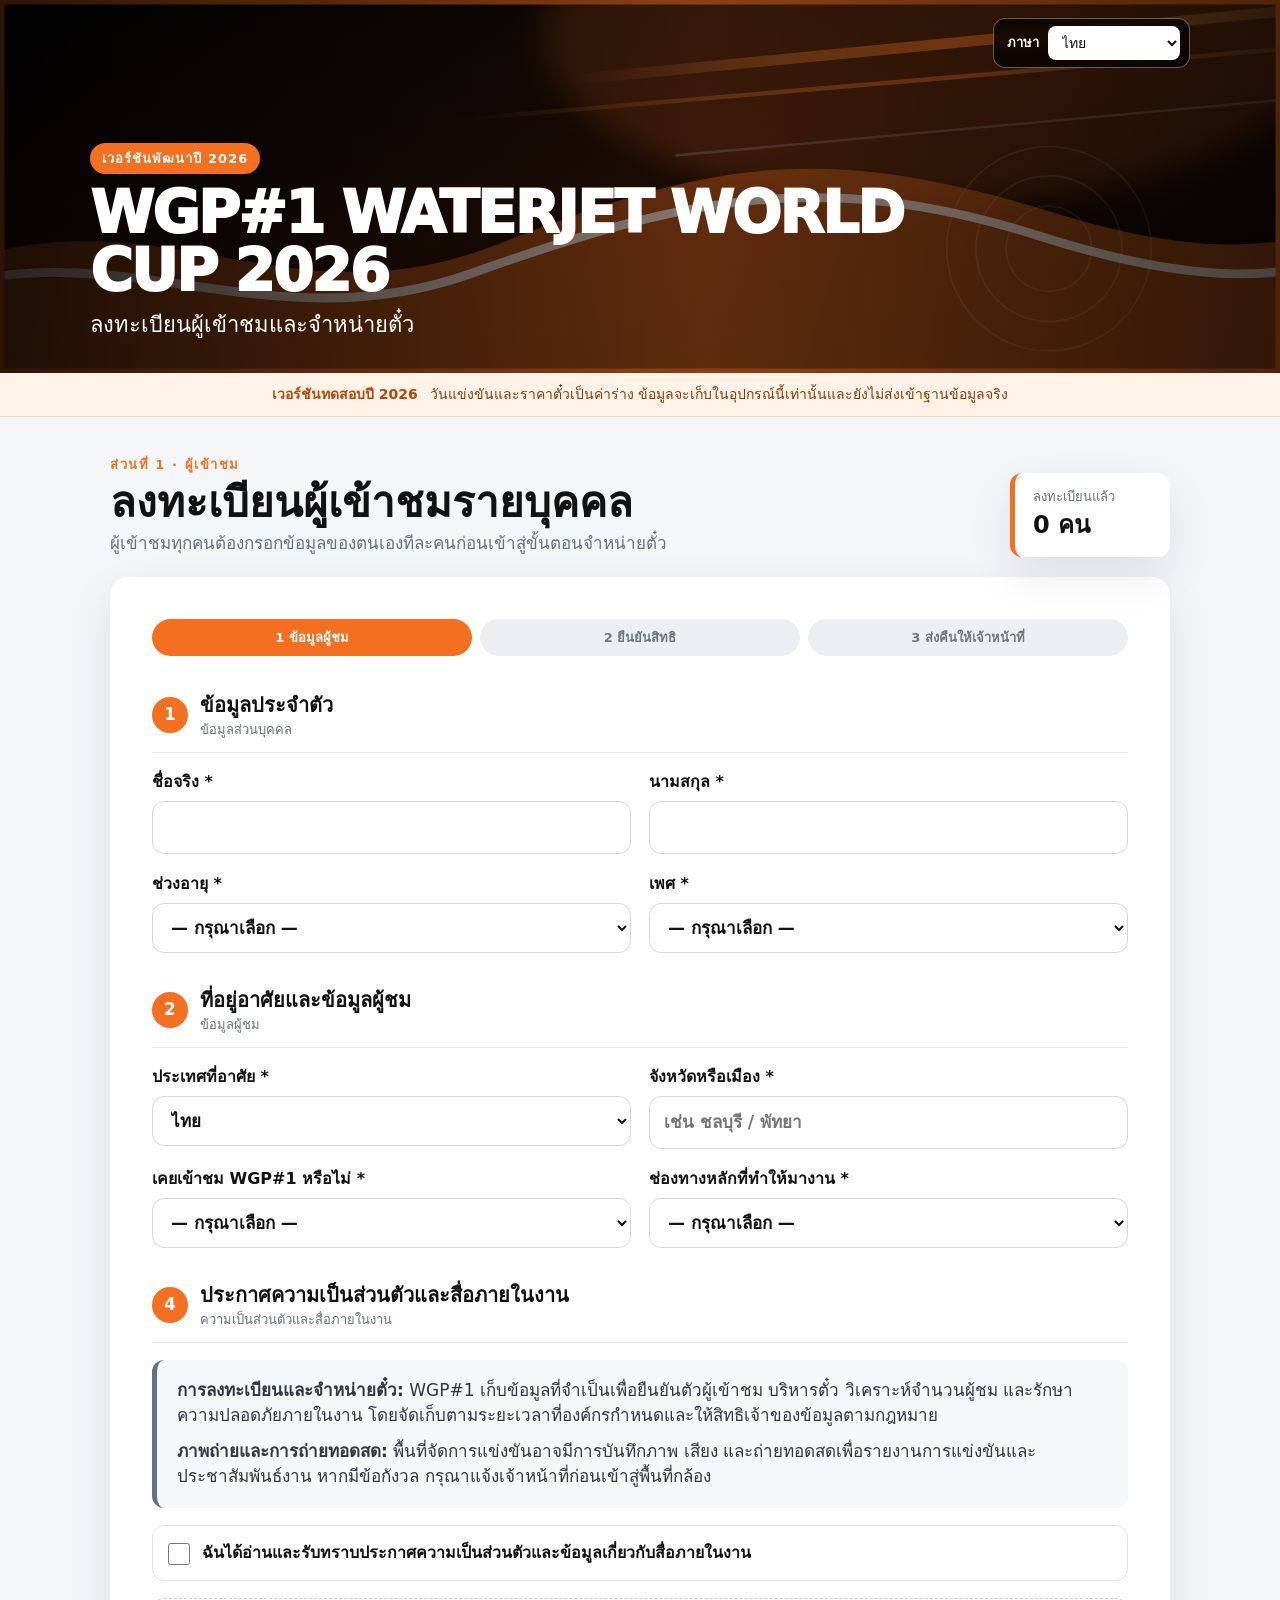
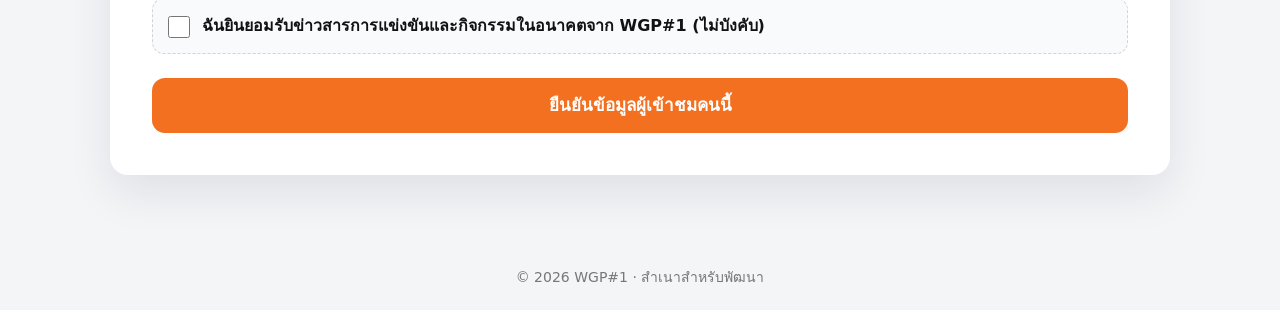
==== commit 4a4d93f9: "Remove payment wording and refresh cached script (index.html)" ====
--- a/index.html
+++ b/index.html
@@ -38,7 +38,7 @@
       </div>
 
       <form id="visitor-form" class="card" novalidate>
-        <div class="progress" aria-label="Progress"><span class="active" data-i18n="progressVisitor">1 ข้อมูลผู้ชม</span><span data-i18n="progressConsent">2 ยืนยันสิทธิ</span><span data-i18n="progressHandover">3 ส่งต่อเจ้าหน้าที่</span></div>
+        <div class="progress" aria-label="Progress"><span class="active" data-i18n="progressVisitor">1 ข้อมูลผู้ชม</span><span data-i18n="progressConsent">2 ยืนยันสิทธิ</span><span data-i18n="progressHandover">3 ส่งคืนให้เจ้าหน้าที่</span></div>
         <div class="section-title"><span class="section-number">1</span><div><h3 data-i18n="identityTitle">ข้อมูลประจำตัว</h3><p data-i18n="identitySubtitle">ข้อมูลส่วนบุคคล</p></div></div>
         <div class="grid two">
           <label><span class="field-title" data-i18n="firstName">ชื่อจริง *</span><input id="v-first" autocomplete="given-name" required maxlength="80"></label>
@@ -74,9 +74,9 @@
       </form>
     </section>
 
-    <section id="screen-group" class="screen hidden"><div class="confirmation-card"><div class="success-icon">✓</div><p class="eyebrow" data-i18n="visitorConfirmed">ยืนยันผู้เข้าชมแล้ว</p><h2 data-i18n="visitorSaved">บันทึกผู้เข้าชมเรียบร้อยแล้ว</h2><p id="group-message"></p><div class="choice-grid"><button id="add-visitor" class="choice-card" type="button"><span class="choice-icon">＋</span><strong data-i18n="addVisitor">ลงทะเบียนผู้ชมคนถัดไป</strong><small data-i18n="addVisitorHint">เพิ่มผู้เข้าชมอีกหนึ่งคน</small></button><button id="finish-visitors" class="choice-card orange" type="button"><span class="choice-icon">→</span><strong data-i18n="finishVisitors">กรอกข้อมูลผู้ชมครบแล้ว</strong><small data-i18n="finishVisitorsHint">ส่งต่อให้เจ้าหน้าที่</small></button></div><button id="remove-last" class="text-button" type="button" data-i18n="removeLast">ลบผู้ชมคนล่าสุด</button></div></section>
+    <section id="screen-group" class="screen hidden"><div class="confirmation-card"><div class="success-icon">✓</div><p class="eyebrow" data-i18n="visitorConfirmed">ยืนยันผู้เข้าชมแล้ว</p><h2 data-i18n="visitorSaved">บันทึกผู้เข้าชมเรียบร้อยแล้ว</h2><p id="group-message"></p><div class="choice-grid"><button id="add-visitor" class="choice-card" type="button"><span class="choice-icon">＋</span><strong data-i18n="addVisitor">ลงทะเบียนผู้ชมคนถัดไป</strong><small data-i18n="addVisitorHint">เพิ่มผู้เข้าชมอีกหนึ่งคน</small></button><button id="finish-visitors" class="choice-card orange" type="button"><span class="choice-icon">→</span><strong data-i18n="finishVisitors">กรอกข้อมูลผู้ชมครบแล้ว</strong><small data-i18n="finishVisitorsHint">ส่งคืนให้เจ้าหน้าที่เพื่อออกตั๋ว</small></button></div><button id="remove-last" class="text-button" type="button" data-i18n="removeLast">ลบผู้ชมคนล่าสุด</button></div></section>
 
-    <section id="screen-handover" class="screen hidden"><div class="handover"><div class="handover-lock" data-i18n="staffNext">ขั้นตอนถัดไปสำหรับเจ้าหน้าที่</div><h2 data-i18n="handoverTitle">การลงทะเบียนผู้ชมเสร็จสมบูรณ์</h2><p class="handover-count"><strong id="handover-count">0</strong> <span data-i18n="visitors">ผู้เข้าชม</span></p><p data-i18n="handoverBody">กรุณาส่งอุปกรณ์คืนให้เจ้าหน้าที่เพื่อดำเนินการเรื่องตั๋วและการชำระเงิน</p><button id="to-staff" class="btn dark" type="button" data-i18n="staffContinue">เจ้าหน้าที่ดำเนินการต่อ</button></div></section>
+    <section id="screen-handover" class="screen hidden"><div class="handover"><div class="handover-lock" data-i18n="staffNext">ขั้นตอนถัดไปสำหรับเจ้าหน้าที่</div><h2 data-i18n="handoverTitle">การลงทะเบียนผู้ชมเสร็จสมบูรณ์</h2><p class="handover-count"><strong id="handover-count">0</strong> <span data-i18n="visitors">ผู้เข้าชม</span></p><p data-i18n="handoverBody">กรุณาส่งคืนอุปกรณ์ให้เจ้าหน้าที่ เพื่อดำเนินการออกตั๋วเข้าชมงาน</p><button id="to-staff" class="btn dark" type="button" data-i18n="staffContinue">เจ้าหน้าที่ดำเนินการต่อ</button></div></section>
 
     <section id="screen-staff" class="screen hidden">
       <div class="page-head"><div><p class="eyebrow" data-i18n="partStaff">ส่วนที่ 2 · สำหรับเจ้าหน้าที่</p><h2 data-i18n="staffTitle">สรุปรายการจำหน่ายตั๋ว</h2><p data-i18n="staffIntro">เลือกประเภทตั๋วให้ครบตามจำนวนผู้ชมที่ลงทะเบียน</p></div><div class="attendee-counter dark-counter"><span data-i18n="visitorsInSale">ผู้ชมในรายการ</span><strong id="staff-attendee-count">0 คน</strong></div></div>
@@ -96,6 +96,6 @@
     <section id="screen-complete" class="screen hidden"><div class="complete-card"><div class="success-icon large">✓</div><p class="eyebrow" data-i18n="registrationComplete">ลงทะเบียนเสร็จสมบูรณ์</p><h2 data-i18n="completeTitle">ดำเนินการเสร็จสมบูรณ์</h2><p><span data-i18n="transactionNumber">หมายเลขรายการ</span> <strong id="transaction-id">—</strong></p><p class="muted" data-i18n="localDataNotice">ข้อมูลทดสอบถูกเก็บเฉพาะในอุปกรณ์นี้ และยังไม่ส่งเข้าฐานข้อมูลจริง</p><button id="next-customer" class="btn primary" type="button" data-i18n="nextGroup">เริ่มรายการผู้ชมชุดถัดไป</button></div></section>
   </main>
   <footer data-i18n="footer">© 2026 WGP#1 · สำเนาสำหรับพัฒนา</footer>
-  <script src="app.js"></script>
+  <script src="app.js?v=20260721-4"></script>
 </body>
 </html>
--- a/styles.css
+++ b/styles.css
@@ -2,5 +2,5 @@
 *{box-sizing:border-box}body{margin:0;background:#f4f5f7;color:var(--ink);font-family:Inter,system-ui,-apple-system,"Segoe UI",sans-serif;font-size:17px;line-height:1.5}.hidden{display:none!important}.hero{position:relative;min-height:260px;background:#111;overflow:hidden}.hero img{width:100%;height:100%;min-height:260px;object-fit:cover;display:block}.hero-cover{position:absolute;inset:0;background:linear-gradient(90deg,rgba(0,0,0,.82),rgba(0,0,0,.42) 55%,rgba(0,0,0,.68))}.hero-copy{position:absolute;left:max(22px,calc((100% - 1100px)/2));right:22px;bottom:32px;color:#fff}.hero-copy h1{max-width:820px;margin:10px 0 2px;font-size:clamp(30px,5vw,58px);line-height:1;font-weight:950;letter-spacing:-2px}.hero-copy p{margin:8px 0 0;font-size:clamp(17px,2vw,22px)}.year-chip{display:inline-flex;background:var(--orange);border-radius:999px;padding:6px 12px;font-size:13px;font-weight:900;letter-spacing:.08em}.dev-notice{display:flex;justify-content:center;gap:12px;flex-wrap:wrap;padding:11px 18px;background:#fff3e8;color:#843c0c;border-bottom:1px solid #ffd5b5;font-size:14px}.dev-notice strong{color:#b54708}main{max-width:1100px;margin:0 auto;padding:38px 20px 70px}.screen{min-height:55vh}.page-head{display:flex;align-items:flex-end;justify-content:space-between;gap:24px;margin-bottom:20px}.page-head h2{font-size:clamp(28px,4vw,42px);line-height:1.15;margin:4px 0}.page-head p{margin:0;color:var(--muted)}.eyebrow{margin:0!important;color:var(--orange)!important;font-size:13px;font-weight:900;letter-spacing:.12em}.attendee-counter{min-width:160px;background:#fff;border-left:5px solid var(--orange);border-radius:12px;padding:14px 18px;box-shadow:var(--shadow)}.attendee-counter span{display:block;color:var(--muted);font-size:13px}.attendee-counter strong{font-size:24px}.dark-counter{background:#181818;color:#fff}.dark-counter span{color:#c7c7c7}.card{background:#fff;border-radius:var(--radius);padding:clamp(20px,4vw,42px);box-shadow:var(--shadow)}.progress{display:grid;grid-template-columns:repeat(3,1fr);gap:8px;margin-bottom:34px}.progress span{padding:9px;text-align:center;border-radius:999px;background:#eceef1;color:#6f7580;font-size:13px;font-weight:800}.progress .active{background:var(--orange);color:#fff}.section-title{display:flex;align-items:center;gap:12px;margin:32px 0 17px;border-bottom:1px solid var(--line);padding-bottom:12px}.section-title:first-of-type{margin-top:0}.section-title.compact{margin-top:0}.section-title h3,.section-title p{margin:0}.section-title h3{font-size:20px}.section-title p{font-size:13px;color:var(--muted)}.section-number{display:grid;place-items:center;flex:0 0 36px;height:36px;border-radius:50%;background:var(--orange);color:#fff;font-weight:900}.grid{display:grid;gap:18px}.grid.two{grid-template-columns:repeat(2,minmax(0,1fr))}label{display:block;font-weight:800}label>span{color:#596273;font-size:14px;font-weight:600}input,select,textarea{width:100%;margin-top:7px;border:1px solid #d3d7de;border-radius:12px;padding:13px 14px;background:#fff;color:var(--ink);font:inherit;outline:none}input:focus,select:focus,textarea:focus{border-color:var(--orange);box-shadow:0 0 0 4px rgba(243,112,33,.14)}input[aria-invalid="true"],select[aria-invalid="true"]{border-color:var(--danger)}.guardian-panel{margin:28px 0;background:#fff8f1;border:1px solid #ffd3b2;border-radius:16px;padding:22px}.privacy-box{padding:18px 20px;background:var(--soft);border-left:5px solid #667085;border-radius:12px;color:#303642}.privacy-box p{margin:0 0 10px}.privacy-box p:last-child{margin-bottom:0}.en-copy{color:var(--muted);font-size:14px}.check-line{display:flex;gap:12px;align-items:flex-start;margin-top:17px;padding:15px;border-radius:12px;background:#fff}.check-line input{width:22px;height:22px;margin:2px 0 0;accent-color:var(--orange);flex:0 0 auto}.check-line span{color:var(--ink);font-size:16px;font-weight:700}.check-line small{color:var(--muted);font-weight:500}.required-line{border:1px solid #dfe2e7}.optional-line{background:#f8fafc;border:1px dashed #cfd4dc}.form-error{margin:20px 0 0;padding:13px 16px;border-radius:10px;background:#fff0ee;color:var(--danger);font-weight:700}.btn{display:inline-flex;align-items:center;justify-content:center;border:0;border-radius:13px;padding:15px 22px;font:inherit;font-weight:900;cursor:pointer}.btn.primary{background:var(--orange);color:#fff}.btn.primary:hover{background:var(--orange-dark)}.btn.dark{background:#111;color:#fff}.btn.secondary{background:#e9ebef;color:#252930}.btn.wide{width:100%;margin-top:24px}.confirmation-card,.complete-card{max-width:840px;margin:25px auto;background:#fff;border-radius:24px;padding:clamp(28px,6vw,60px);text-align:center;box-shadow:var(--shadow)}.confirmation-card h2,.complete-card h2{margin:5px 0;font-size:clamp(28px,4vw,42px)}.success-icon{display:grid;place-items:center;width:58px;height:58px;margin:0 auto 14px;border-radius:50%;background:#dcfce7;color:var(--green);font-size:32px;font-weight:950}.success-icon.large{width:80px;height:80px;font-size:44px}.choice-grid{display:grid;grid-template-columns:repeat(2,minmax(0,1fr));gap:16px;margin:28px 0}.choice-card{border:2px solid var(--line);border-radius:16px;background:#fff;padding:25px 18px;cursor:pointer;color:var(--ink)}.choice-card:hover{border-color:var(--orange);transform:translateY(-2px)}.choice-card.orange{border-color:var(--orange);background:#fff8f1}.choice-card strong,.choice-card small{display:block}.choice-card small{color:var(--muted);margin-top:5px}.choice-icon{display:block;color:var(--orange);font-size:34px;font-weight:950}.text-button{border:0;background:none;color:#7d4750;text-decoration:underline;cursor:pointer;font:inherit}.handover{max-width:900px;margin:15px auto;min-height:560px;border-radius:26px;padding:70px 30px;display:flex;flex-direction:column;align-items:center;justify-content:center;text-align:center;color:#fff;background:linear-gradient(135deg,#f37021,#d94b00);box-shadow:var(--shadow)}.handover h2{font-size:clamp(32px,5vw,56px);line-height:1.1;margin:16px 0}.handover p{font-size:20px}.handover p span{opacity:.9}.handover-lock{padding:7px 14px;background:rgba(0,0,0,.2);border:1px solid rgba(255,255,255,.4);border-radius:999px;font-size:13px;font-weight:900;letter-spacing:.12em}.handover-count strong{font-size:52px}.handover .btn{margin-top:24px;min-width:280px}.ticket-head{display:flex;justify-content:space-between;align-items:center;margin:30px 0 12px}.ticket-head h3,.ticket-head p{margin:0}.ticket-head p{color:var(--muted);font-size:14px}.quantity-match{text-align:right}.quantity-match span{display:block;color:var(--muted);font-size:13px}.quantity-match strong{font-size:22px}.ticket-lines{border:1px solid var(--line);border-radius:14px;overflow:hidden}.ticket-line{display:grid;grid-template-columns:1fr 110px 120px;align-items:center;gap:15px;padding:15px 18px;border-bottom:1px solid var(--line)}.ticket-line:last-child{border-bottom:0}.ticket-line p,.ticket-line strong{margin:0}.ticket-line p{color:var(--muted);font-size:13px}.ticket-line input{margin:0;text-align:center}.ticket-price{text-align:right}.staff-summary{display:grid;grid-template-columns:1fr 1fr 1.4fr;gap:16px;align-items:end;margin:24px 0;padding:20px;background:#171717;color:#fff;border-radius:15px}.staff-summary>div span{display:block;color:#bbb;font-size:13px}.staff-summary>div strong{font-size:23px}.staff-summary label>span{color:#ccc}.button-row{display:flex;justify-content:flex-end;gap:12px;margin-top:24px}.complete-card .muted{color:var(--muted);font-size:14px}.complete-card .btn{margin-top:18px}footer{text-align:center;color:#777;padding:22px;font-size:14px}
 @media(max-width:720px){body{font-size:16px}.hero,.hero img{min-height:230px}.hero-copy{bottom:24px}.hero-copy h1{letter-spacing:-1px}.page-head{align-items:stretch;flex-direction:column}.attendee-counter{width:100%}.grid.two,.choice-grid{grid-template-columns:1fr}.progress span{font-size:11px;padding:8px 4px}.ticket-line{grid-template-columns:1fr 85px}.ticket-price{grid-column:1/-1;text-align:left}.staff-summary{grid-template-columns:1fr 1fr}.staff-summary label{grid-column:1/-1}.button-row{flex-direction:column-reverse}.button-row .btn{width:100%}.handover{min-height:500px}.dev-notice{justify-content:flex-start}}
 .language-switcher{position:absolute;z-index:3;top:18px;right:max(20px,calc((100% - 1100px)/2));display:flex;align-items:center;gap:9px;padding:7px 9px 7px 13px;border:1px solid rgba(255,255,255,.35);border-radius:12px;background:rgba(0,0,0,.68);backdrop-filter:blur(8px);color:#fff}.language-switcher label{font-size:13px;white-space:nowrap}.language-switcher select{width:auto;min-width:132px;margin:0;padding:8px 30px 8px 10px;border:0;border-radius:8px;font-size:14px}.field-title{display:block;color:var(--ink);font-size:16px;font-weight:800}html[lang^="zh"] body,html[lang^="ja"] body,html[lang^="ko"] body{font-family:system-ui,-apple-system,"Segoe UI",sans-serif}
-@media(max-width:720px){.language-switcher{top:12px;right:12px}.language-switcher label{position:absolute;width:1px;height:1px;overflow:hidden;clip:rect(0 0 0 0)}.language-switcher select{min-width:112px}.hero-copy{padding-top:44px}}
+@media(max-width:720px){body{font-size:18px;line-height:1.6}main{padding:30px 16px 60px}.card{padding:24px 18px}.language-switcher{top:12px;right:12px}.language-switcher label{position:absolute;width:1px;height:1px;overflow:hidden;clip:rect(0 0 0 0)}.language-switcher select{min-width:124px;font-size:16px;padding:10px 32px 10px 12px}.hero-copy{padding-top:44px}.page-head h2{font-size:32px}.page-head p{font-size:17px}.eyebrow{font-size:14px}.dev-notice{font-size:16px;padding:14px 16px}.field-title{font-size:18px}.section-title h3{font-size:22px}.section-title p{font-size:15px}.progress span{font-size:13px;line-height:1.35;padding:10px 5px}input,select,textarea{font-size:18px;padding:15px 14px;min-height:54px}.check-line span{font-size:18px}.choice-card strong{font-size:19px}.choice-card small{font-size:16px}.btn{font-size:18px;min-height:56px}.ticket-line p,.ticket-head p,.quantity-match span,.staff-summary>div span{font-size:15px}.ticket-line strong{font-size:17px}.attendee-counter span{font-size:15px}.attendee-counter strong{font-size:27px}.complete-card .muted,footer{font-size:16px}}
 @media(prefers-reduced-motion:reduce){*{scroll-behavior:auto!important;transition:none!important}}
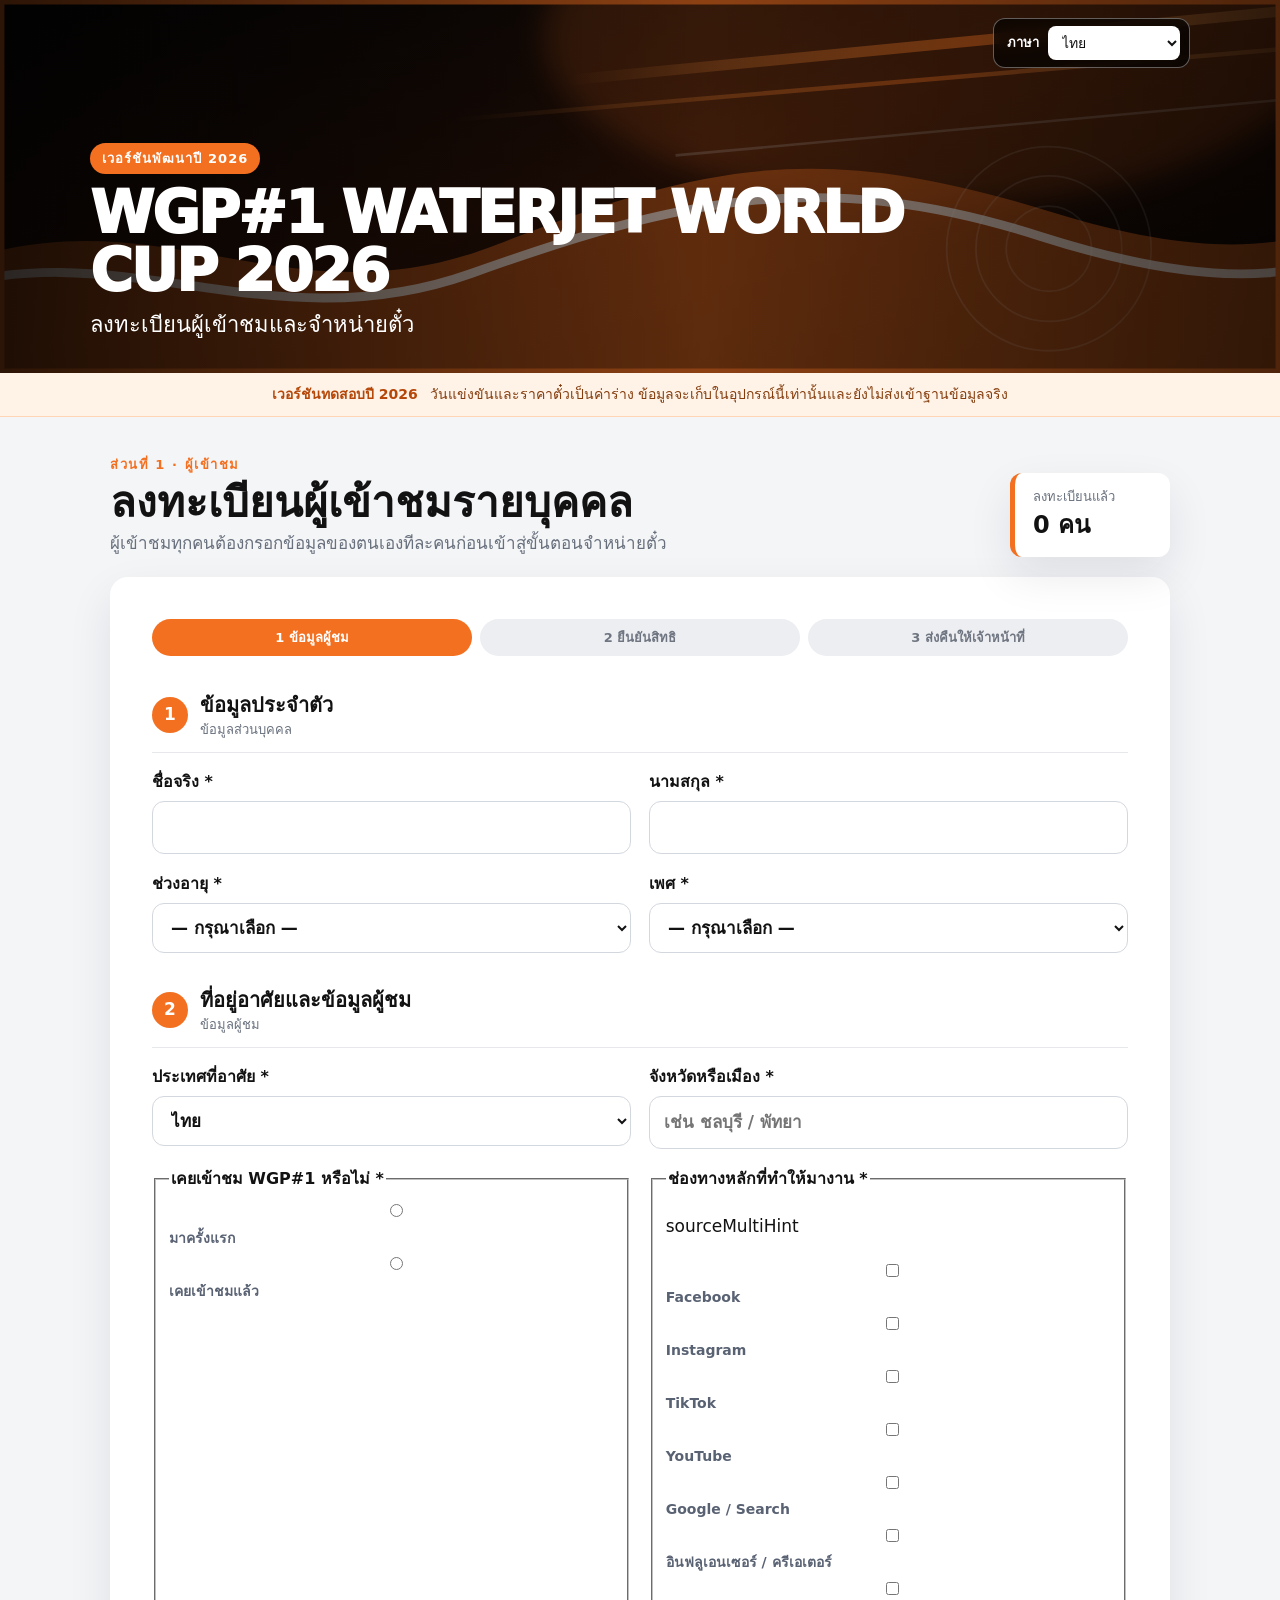
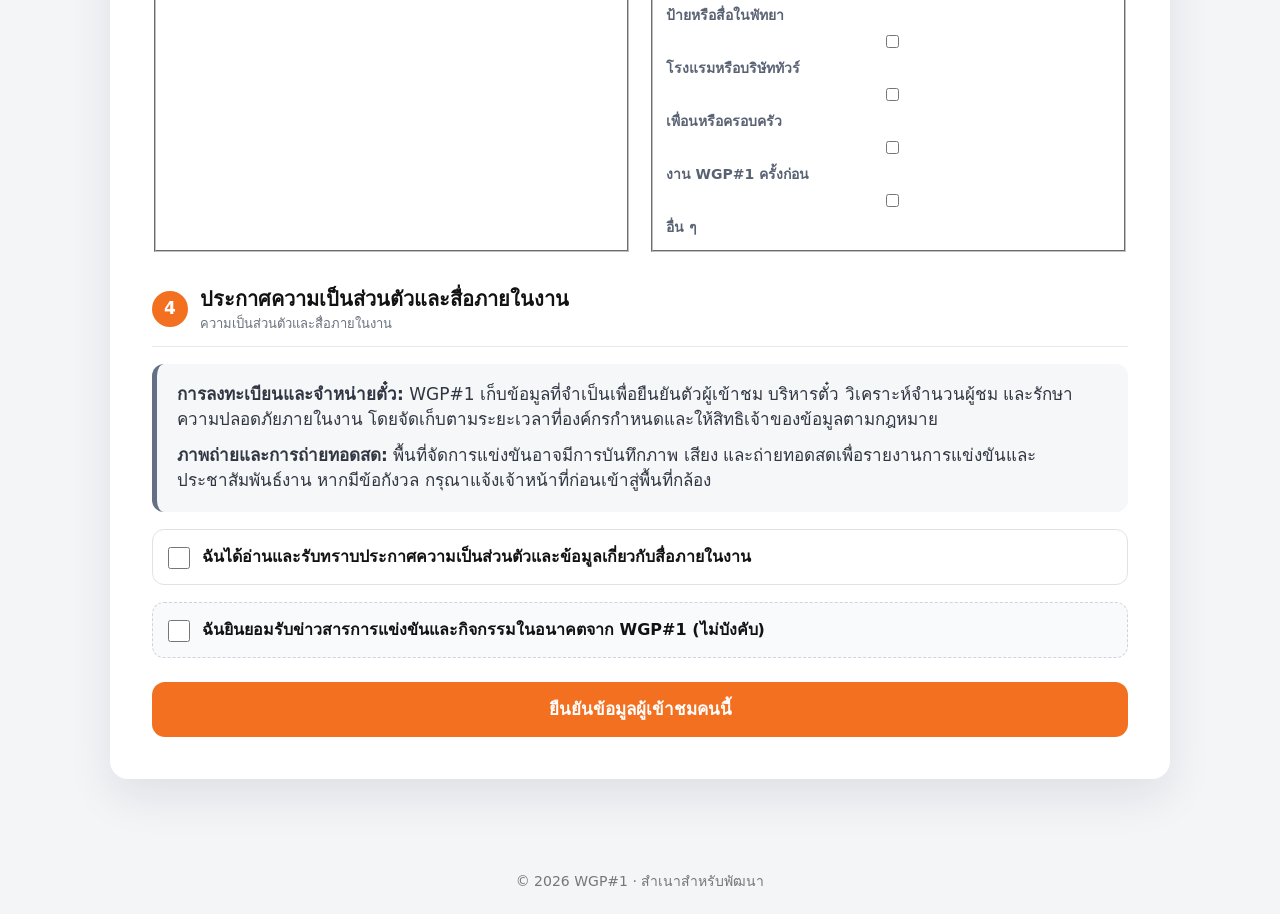
==== commit 56fba7a2: "Add visible multi-select audience choices (index.html)" ====
--- a/index.html
+++ b/index.html
@@ -5,7 +5,7 @@
   <meta name="viewport" content="width=device-width, initial-scale=1">
   <meta name="theme-color" content="#f37021">
   <title>WGP#1 2026 — Visitor & Ticket Registration</title>
-  <link rel="stylesheet" href="styles.css">
+  <link rel="stylesheet" href="styles.css?v=20260721-5">
 </head>
 <body>
   <header class="hero" aria-label="WGP#1 World Cup">
@@ -51,8 +51,30 @@
         <div class="grid two">
           <label><span class="field-title" data-i18n="country">ประเทศที่อาศัย *</span><select id="v-country" autocomplete="country-name" required></select></label>
           <label><span class="field-title" data-i18n="city">จังหวัดหรือเมือง *</span><input id="v-city" autocomplete="address-level1" required maxlength="100" data-i18n-placeholder="cityPlaceholder" placeholder="เช่น ชลบุรี / พัทยา"></label>
-          <label><span class="field-title" data-i18n="previousAttendance">เคยเข้าชม WGP#1 หรือไม่ *</span><select id="v-previous" required><option value="" data-i18n="selectOption">— กรุณาเลือก —</option><option value="first-time" data-i18n="firstTime">มาครั้งแรก</option><option value="returning" data-i18n="returning">เคยเข้าชมแล้ว</option></select></label>
-          <label><span class="field-title" data-i18n="discovery">ช่องทางหลักที่ทำให้มางาน *</span><select id="v-source" required><option value="" data-i18n="selectOption">— กรุณาเลือก —</option><option value="facebook">Facebook</option><option value="instagram">Instagram</option><option value="tiktok">TikTok</option><option value="youtube">YouTube</option><option value="google">Google / Search</option><option value="influencer" data-i18n="influencer">อินฟลูเอนเซอร์ / ครีเอเตอร์</option><option value="pattaya-promotion" data-i18n="pattayaPromotion">ป้ายหรือสื่อในพัทยา</option><option value="hotel-tour" data-i18n="hotelTour">โรงแรมหรือบริษัททัวร์</option><option value="friend-family" data-i18n="friendFamily">เพื่อนหรือครอบครัว</option><option value="previous-event" data-i18n="previousEvent">งาน WGP#1 ครั้งก่อน</option><option value="other" data-i18n="other">อื่น ๆ</option></select></label>
+          <fieldset class="visible-options full-span">
+            <legend class="field-title" data-i18n="previousAttendance">เคยเข้าชม WGP#1 หรือไม่ *</legend>
+            <div class="option-grid previous-options">
+              <label class="option-tile radio-tile"><input type="radio" name="v-previous" value="first-time" required><span data-i18n="firstTime">มาครั้งแรก</span></label>
+              <label class="option-tile radio-tile"><input type="radio" name="v-previous" value="returning"><span data-i18n="returning">เคยเข้าชมแล้ว</span></label>
+            </div>
+          </fieldset>
+          <fieldset class="visible-options full-span">
+            <legend class="field-title" data-i18n="discovery">ช่องทางหลักที่ทำให้มางาน *</legend>
+            <p class="field-hint" data-i18n="sourceMultiHint">เลือกได้มากกว่า 1 ช่องทาง</p>
+            <div class="option-grid source-options">
+              <label class="option-tile checkbox-tile"><input type="checkbox" name="v-source" value="facebook"><span>Facebook</span></label>
+              <label class="option-tile checkbox-tile"><input type="checkbox" name="v-source" value="instagram"><span>Instagram</span></label>
+              <label class="option-tile checkbox-tile"><input type="checkbox" name="v-source" value="tiktok"><span>TikTok</span></label>
+              <label class="option-tile checkbox-tile"><input type="checkbox" name="v-source" value="youtube"><span>YouTube</span></label>
+              <label class="option-tile checkbox-tile"><input type="checkbox" name="v-source" value="google"><span>Google / Search</span></label>
+              <label class="option-tile checkbox-tile"><input type="checkbox" name="v-source" value="influencer"><span data-i18n="influencer">อินฟลูเอนเซอร์ / ครีเอเตอร์</span></label>
+              <label class="option-tile checkbox-tile"><input type="checkbox" name="v-source" value="pattaya-promotion"><span data-i18n="pattayaPromotion">ป้ายหรือสื่อในพัทยา</span></label>
+              <label class="option-tile checkbox-tile"><input type="checkbox" name="v-source" value="hotel-tour"><span data-i18n="hotelTour">โรงแรมหรือบริษัททัวร์</span></label>
+              <label class="option-tile checkbox-tile"><input type="checkbox" name="v-source" value="friend-family"><span data-i18n="friendFamily">เพื่อนหรือครอบครัว</span></label>
+              <label class="option-tile checkbox-tile"><input type="checkbox" name="v-source" value="previous-event"><span data-i18n="previousEvent">งาน WGP#1 ครั้งก่อน</span></label>
+              <label class="option-tile checkbox-tile"><input type="checkbox" name="v-source" value="other"><span data-i18n="other">อื่น ๆ</span></label>
+            </div>
+          </fieldset>
         </div>
 
         <div id="guardian-panel" class="guardian-panel hidden">
@@ -96,6 +118,6 @@
     <section id="screen-complete" class="screen hidden"><div class="complete-card"><div class="success-icon large">✓</div><p class="eyebrow" data-i18n="registrationComplete">ลงทะเบียนเสร็จสมบูรณ์</p><h2 data-i18n="completeTitle">ดำเนินการเสร็จสมบูรณ์</h2><p><span data-i18n="transactionNumber">หมายเลขรายการ</span> <strong id="transaction-id">—</strong></p><p class="muted" data-i18n="localDataNotice">ข้อมูลทดสอบถูกเก็บเฉพาะในอุปกรณ์นี้ และยังไม่ส่งเข้าฐานข้อมูลจริง</p><button id="next-customer" class="btn primary" type="button" data-i18n="nextGroup">เริ่มรายการผู้ชมชุดถัดไป</button></div></section>
   </main>
   <footer data-i18n="footer">© 2026 WGP#1 · สำเนาสำหรับพัฒนา</footer>
-  <script src="app.js?v=20260721-4"></script>
+  <script src="app.js?v=20260721-5"></script>
 </body>
 </html>
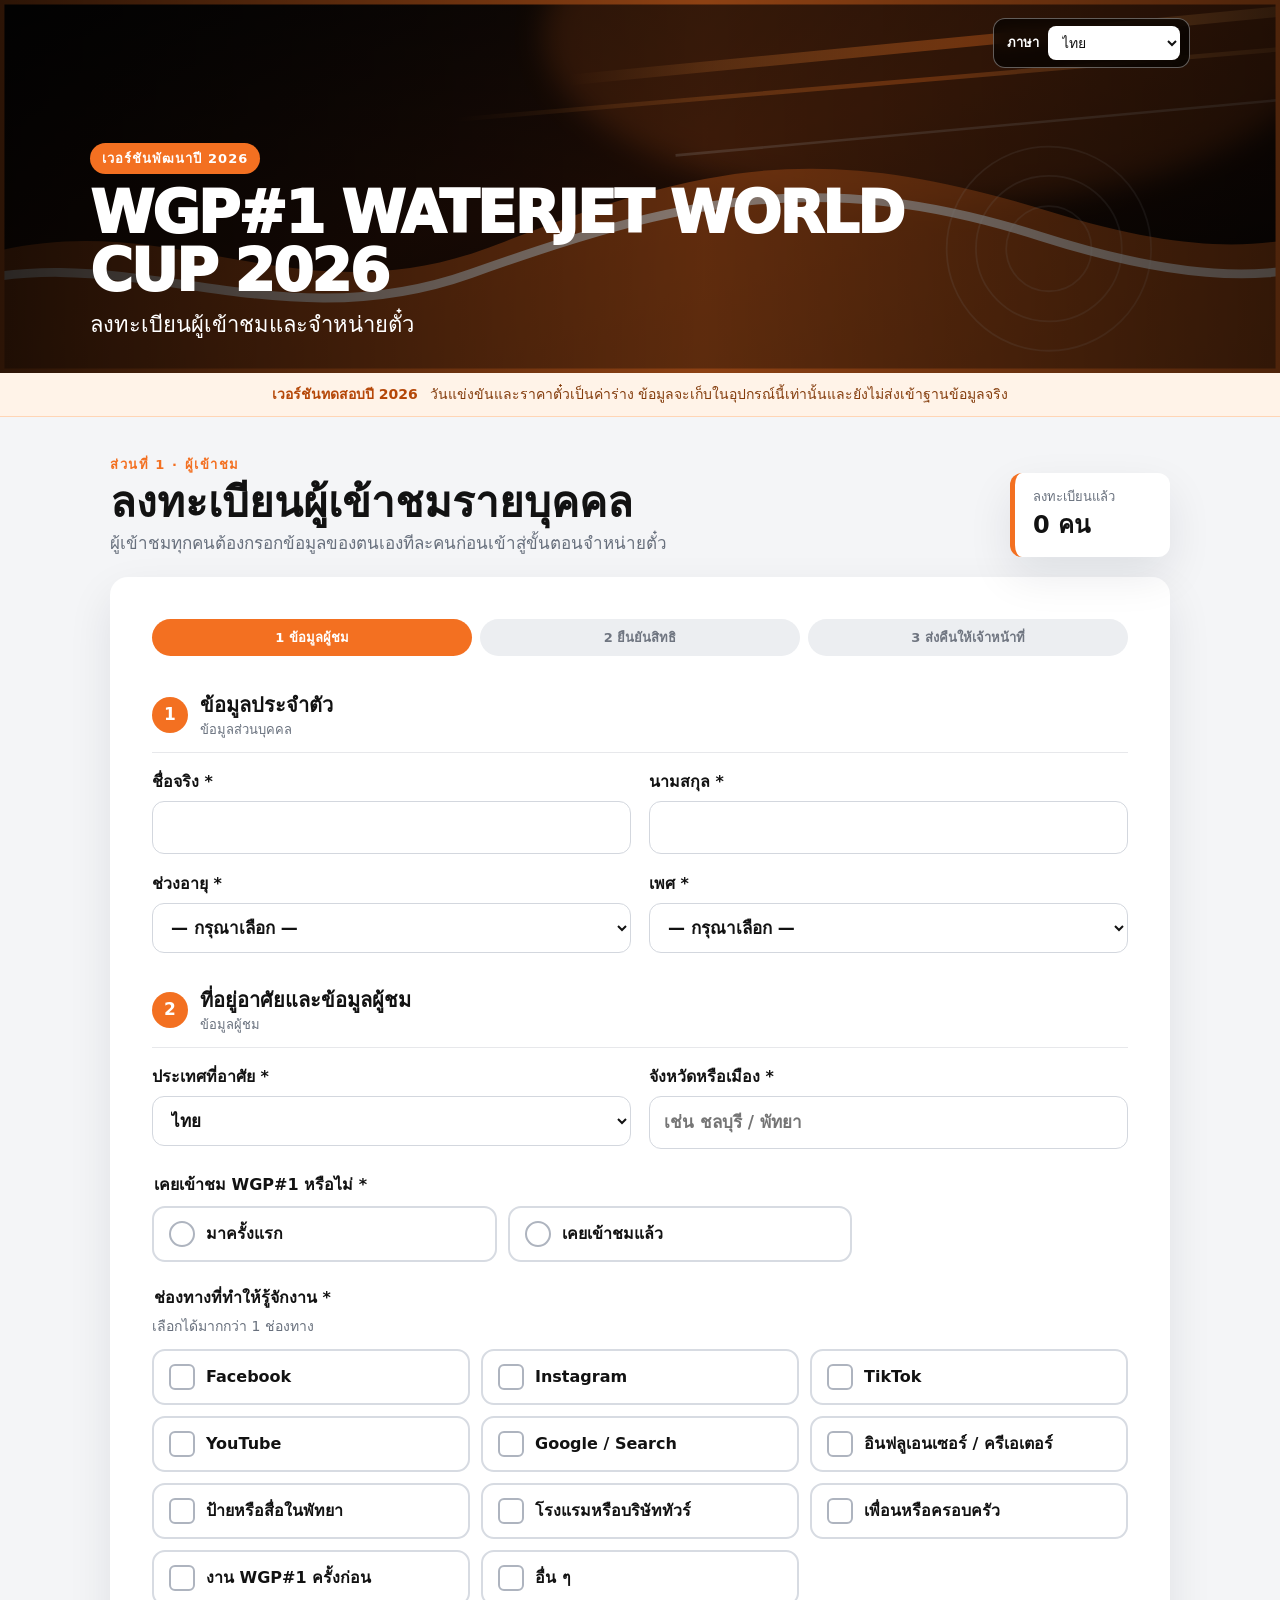
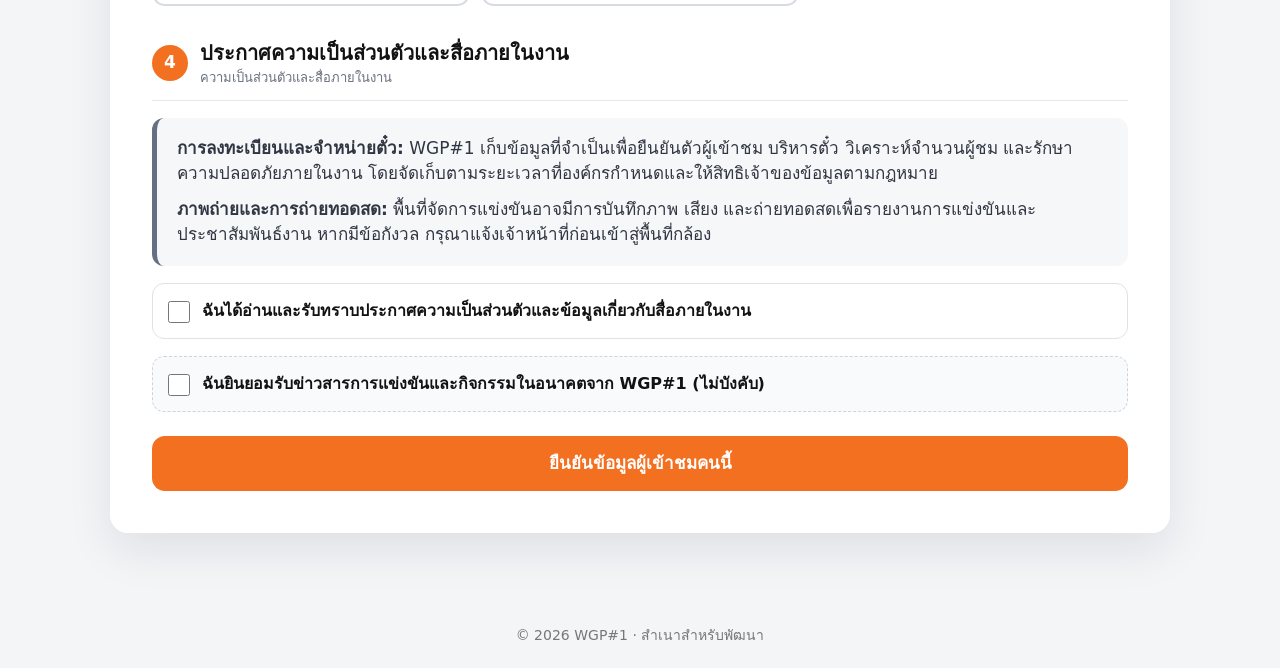
==== commit edc455e3: "Reveal optional email after marketing consent (index.html)" ====
--- a/index.html
+++ b/index.html
@@ -5,7 +5,7 @@
   <meta name="viewport" content="width=device-width, initial-scale=1">
   <meta name="theme-color" content="#f37021">
   <title>WGP#1 2026 — Visitor & Ticket Registration</title>
-  <link rel="stylesheet" href="styles.css?v=20260721-5">
+  <link rel="stylesheet" href="styles.css?v=20260721-6">
 </head>
 <body>
   <header class="hero" aria-label="WGP#1 World Cup">
@@ -90,7 +90,12 @@
         <div class="section-title"><span class="section-number">4</span><div><h3 data-i18n="privacyTitle">ประกาศความเป็นส่วนตัวและสื่อภายในงาน</h3><p data-i18n="privacySubtitle">ความเป็นส่วนตัวและสื่อภายในงาน</p></div></div>
         <div class="privacy-box"><p data-i18n-html="privacyRegistration"><strong>การลงทะเบียนและจำหน่ายตั๋ว:</strong> WGP#1 เก็บข้อมูลที่จำเป็นเพื่อยืนยันตัวผู้เข้าชม บริหารตั๋ว วิเคราะห์จำนวนผู้ชม และรักษาความปลอดภัยภายในงาน โดยจัดเก็บตามระยะเวลาที่องค์กรกำหนดและให้สิทธิเจ้าของข้อมูลตามกฎหมาย</p><p data-i18n-html="privacyMedia"><strong>ภาพถ่ายและการถ่ายทอดสด:</strong> พื้นที่จัดการแข่งขันอาจมีการบันทึกภาพ เสียง และถ่ายทอดสดเพื่อรายงานการแข่งขันและประชาสัมพันธ์งาน หากมีข้อกังวล กรุณาแจ้งเจ้าหน้าที่ก่อนเข้าสู่พื้นที่กล้อง</p></div>
         <label class="check-line required-line"><input id="v-privacy" type="checkbox" required><span data-i18n="privacyAck">ฉันได้อ่านและรับทราบประกาศความเป็นส่วนตัวและข้อมูลเกี่ยวกับสื่อภายในงาน</span></label>
-        <label class="check-line optional-line"><input id="v-marketing" type="checkbox"><span data-i18n="marketingConsent">ฉันยินยอมรับข่าวสารการแข่งขันและกิจกรรมในอนาคตจาก WGP#1 (ไม่บังคับ)</span></label>
+        <label class="check-line optional-line"><input id="v-marketing" type="checkbox" aria-controls="marketing-email-panel" aria-expanded="false"><span data-i18n="marketingConsent">ฉันยินยอมรับข่าวสารการแข่งขันและกิจกรรมในอนาคตจาก WGP#1 (ไม่บังคับ)</span></label>
+        <div id="marketing-email-panel" class="marketing-email-panel hidden">
+          <div class="email-reveal-icon" aria-hidden="true">✉</div>
+          <label><span class="field-title" data-i18n="marketingEmail">อีเมลสำหรับรับข่าวสาร (ไม่บังคับ)</span><input id="v-email" type="email" autocomplete="email" inputmode="email" maxlength="254" disabled data-i18n-placeholder="marketingEmailPlaceholder" placeholder="name@example.com"></label>
+          <p data-i18n="marketingEmailHint">กรอกอีเมลหากต้องการให้ WGP#1 ส่งข่าวสารถึงคุณ โดยสามารถเว้นว่างได้</p>
+        </div>
         <div id="visitor-error" class="form-error hidden" role="alert"></div>
         <button class="btn primary wide" type="submit" data-i18n="confirmVisitor">ยืนยันข้อมูลผู้เข้าชมคนนี้</button>
       </form>
@@ -118,6 +123,6 @@
     <section id="screen-complete" class="screen hidden"><div class="complete-card"><div class="success-icon large">✓</div><p class="eyebrow" data-i18n="registrationComplete">ลงทะเบียนเสร็จสมบูรณ์</p><h2 data-i18n="completeTitle">ดำเนินการเสร็จสมบูรณ์</h2><p><span data-i18n="transactionNumber">หมายเลขรายการ</span> <strong id="transaction-id">—</strong></p><p class="muted" data-i18n="localDataNotice">ข้อมูลทดสอบถูกเก็บเฉพาะในอุปกรณ์นี้ และยังไม่ส่งเข้าฐานข้อมูลจริง</p><button id="next-customer" class="btn primary" type="button" data-i18n="nextGroup">เริ่มรายการผู้ชมชุดถัดไป</button></div></section>
   </main>
   <footer data-i18n="footer">© 2026 WGP#1 · สำเนาสำหรับพัฒนา</footer>
-  <script src="app.js?v=20260721-5"></script>
+  <script src="app.js?v=20260721-6"></script>
 </body>
 </html>
--- a/styles.css
+++ b/styles.css
@@ -3,4 +3,7 @@
 @media(max-width:720px){body{font-size:16px}.hero,.hero img{min-height:230px}.hero-copy{bottom:24px}.hero-copy h1{letter-spacing:-1px}.page-head{align-items:stretch;flex-direction:column}.attendee-counter{width:100%}.grid.two,.choice-grid{grid-template-columns:1fr}.progress span{font-size:11px;padding:8px 4px}.ticket-line{grid-template-columns:1fr 85px}.ticket-price{grid-column:1/-1;text-align:left}.staff-summary{grid-template-columns:1fr 1fr}.staff-summary label{grid-column:1/-1}.button-row{flex-direction:column-reverse}.button-row .btn{width:100%}.handover{min-height:500px}.dev-notice{justify-content:flex-start}}
 .language-switcher{position:absolute;z-index:3;top:18px;right:max(20px,calc((100% - 1100px)/2));display:flex;align-items:center;gap:9px;padding:7px 9px 7px 13px;border:1px solid rgba(255,255,255,.35);border-radius:12px;background:rgba(0,0,0,.68);backdrop-filter:blur(8px);color:#fff}.language-switcher label{font-size:13px;white-space:nowrap}.language-switcher select{width:auto;min-width:132px;margin:0;padding:8px 30px 8px 10px;border:0;border-radius:8px;font-size:14px}.field-title{display:block;color:var(--ink);font-size:16px;font-weight:800}html[lang^="zh"] body,html[lang^="ja"] body,html[lang^="ko"] body{font-family:system-ui,-apple-system,"Segoe UI",sans-serif}
 @media(max-width:720px){body{font-size:18px;line-height:1.6}main{padding:30px 16px 60px}.card{padding:24px 18px}.language-switcher{top:12px;right:12px}.language-switcher label{position:absolute;width:1px;height:1px;overflow:hidden;clip:rect(0 0 0 0)}.language-switcher select{min-width:124px;font-size:16px;padding:10px 32px 10px 12px}.hero-copy{padding-top:44px}.page-head h2{font-size:32px}.page-head p{font-size:17px}.eyebrow{font-size:14px}.dev-notice{font-size:16px;padding:14px 16px}.field-title{font-size:18px}.section-title h3{font-size:22px}.section-title p{font-size:15px}.progress span{font-size:13px;line-height:1.35;padding:10px 5px}input,select,textarea{font-size:18px;padding:15px 14px;min-height:54px}.check-line span{font-size:18px}.choice-card strong{font-size:19px}.choice-card small{font-size:16px}.btn{font-size:18px;min-height:56px}.ticket-line p,.ticket-head p,.quantity-match span,.staff-summary>div span{font-size:15px}.ticket-line strong{font-size:17px}.attendee-counter span{font-size:15px}.attendee-counter strong{font-size:27px}.complete-card .muted,footer{font-size:16px}}
+.full-span{grid-column:1/-1}.visible-options{min-width:0;margin:6px 0 0;padding:0;border:0}.visible-options legend{width:100%;margin-bottom:9px}.field-hint{margin:-3px 0 12px;color:var(--muted);font-size:14px}.option-grid{display:grid;gap:11px}.previous-options{grid-template-columns:repeat(2,minmax(0,1fr));max-width:700px}.source-options{grid-template-columns:repeat(3,minmax(0,1fr))}.option-tile{position:relative;display:block;cursor:pointer}.option-tile input{position:absolute;width:1px;height:1px;margin:0;padding:0;opacity:0;pointer-events:none}.option-tile span{display:flex;align-items:center;gap:11px;min-height:56px;padding:13px 15px;border:2px solid #d7dbe2;border-radius:13px;background:#fff;color:var(--ink);font-size:16px;font-weight:750;line-height:1.3;transition:border-color .15s ease,background .15s ease,box-shadow .15s ease}.option-tile span::before{content:"";display:grid;place-items:center;flex:0 0 22px;width:22px;height:22px;border:2px solid #aeb4bf;background:#fff}.radio-tile span::before{border-radius:50%}.checkbox-tile span::before{border-radius:6px}.option-tile input:focus-visible+span{outline:3px solid rgba(243,112,33,.25);outline-offset:2px}.option-tile input:checked+span{border-color:var(--orange);background:#fff5ed;box-shadow:0 0 0 2px rgba(243,112,33,.1)}.radio-tile input:checked+span::before{border-color:var(--orange);background:var(--orange);box-shadow:inset 0 0 0 5px #fff}.checkbox-tile input:checked+span::before{content:"✓";border-color:var(--orange);background:var(--orange);color:#fff;font-size:15px;font-weight:950}.visible-options:has(input[aria-invalid="true"]) .option-grid{padding:6px;border:1px solid var(--danger);border-radius:15px}
+@media(max-width:720px){.source-options{grid-template-columns:repeat(2,minmax(0,1fr))}.option-tile span{min-height:60px;padding:14px;font-size:17px}.field-hint{font-size:16px}}
+@media(max-width:480px){.previous-options,.source-options{grid-template-columns:1fr}}
 @media(prefers-reduced-motion:reduce){*{scroll-behavior:auto!important;transition:none!important}}
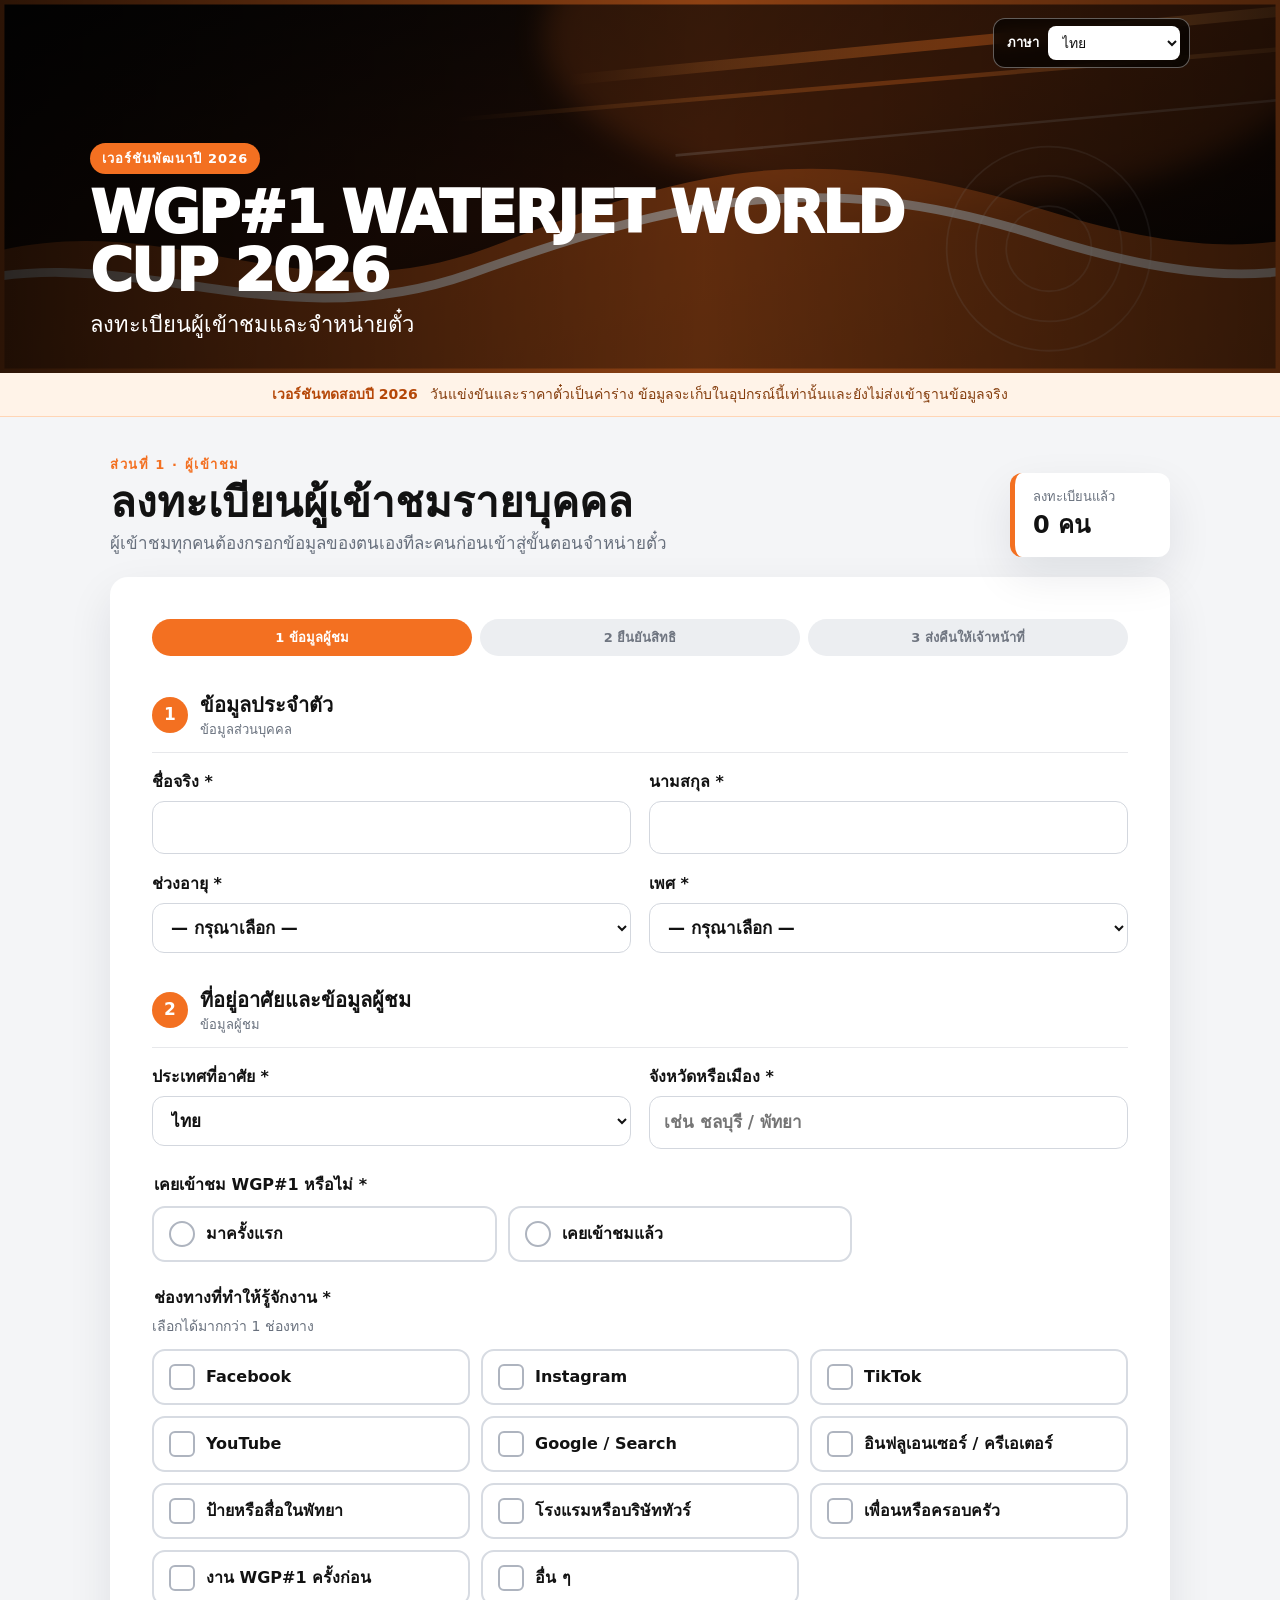
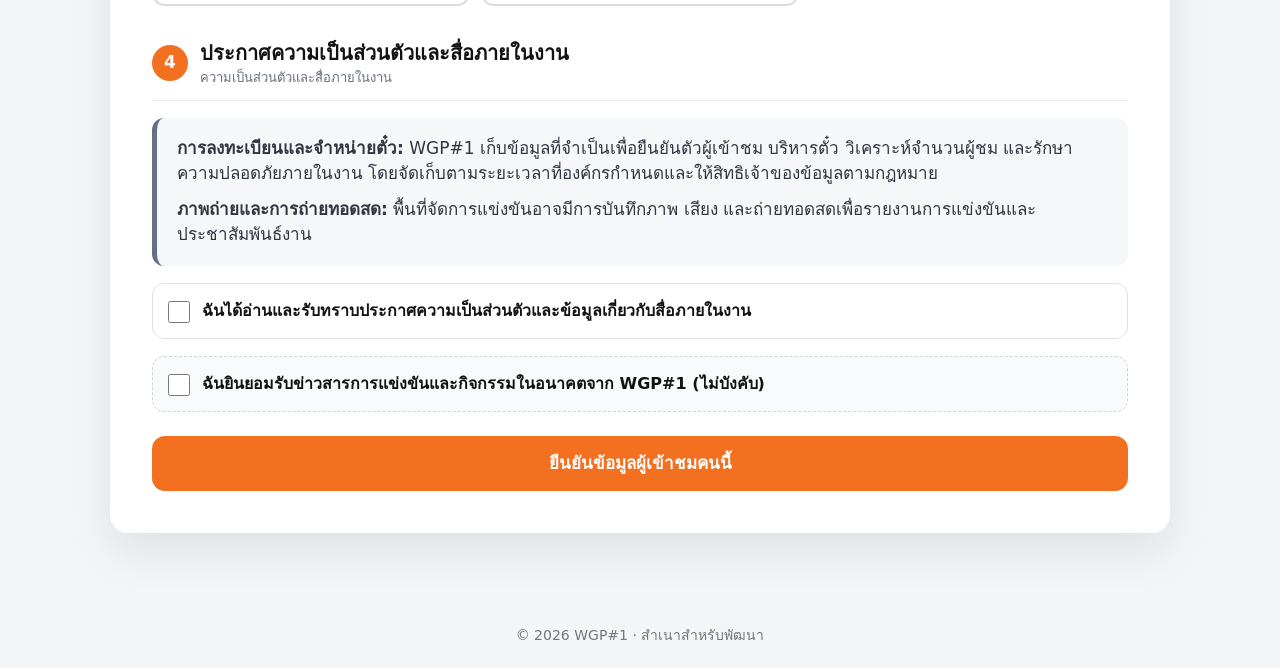
==== commit 605208de: "Clarify photo video and audio media consent (index.html)" ====
--- a/index.html
+++ b/index.html
@@ -88,8 +88,8 @@
         </div>
 
         <div class="section-title"><span class="section-number">4</span><div><h3 data-i18n="privacyTitle">ประกาศความเป็นส่วนตัวและสื่อภายในงาน</h3><p data-i18n="privacySubtitle">ความเป็นส่วนตัวและสื่อภายในงาน</p></div></div>
-        <div class="privacy-box"><p data-i18n-html="privacyRegistration"><strong>การลงทะเบียนและจำหน่ายตั๋ว:</strong> WGP#1 เก็บข้อมูลที่จำเป็นเพื่อยืนยันตัวผู้เข้าชม บริหารตั๋ว วิเคราะห์จำนวนผู้ชม และรักษาความปลอดภัยภายในงาน โดยจัดเก็บตามระยะเวลาที่องค์กรกำหนดและให้สิทธิเจ้าของข้อมูลตามกฎหมาย</p><p data-i18n-html="privacyMedia"><strong>ภาพถ่ายและการถ่ายทอดสด:</strong> พื้นที่จัดการแข่งขันอาจมีการบันทึกภาพ เสียง และถ่ายทอดสดเพื่อรายงานการแข่งขันและประชาสัมพันธ์งาน หากมีข้อกังวล กรุณาแจ้งเจ้าหน้าที่ก่อนเข้าสู่พื้นที่กล้อง</p></div>
-        <label class="check-line required-line"><input id="v-privacy" type="checkbox" required><span data-i18n="privacyAck">ฉันได้อ่านและรับทราบประกาศความเป็นส่วนตัวและข้อมูลเกี่ยวกับสื่อภายในงาน</span></label>
+        <div class="privacy-box"><p data-i18n-html="privacyRegistration"><strong>การลงทะเบียนและจำหน่ายตั๋ว:</strong> WGP#1 เก็บข้อมูลที่จำเป็นเพื่อยืนยันตัวผู้เข้าชม บริหารตั๋ว วิเคราะห์จำนวนผู้ชม และรักษาความปลอดภัยภายในงาน โดยจัดเก็บตามระยะเวลาที่องค์กรกำหนดและให้สิทธิเจ้าของข้อมูลตามกฎหมาย</p><p data-i18n-html="privacyMedia"><strong>การบันทึกภาพ วิดีโอ และเสียง:</strong> ผู้จัดงาน WGP#1 ช่างภาพ ผู้ผลิตสื่อ และผู้ได้รับมอบหมาย อาจบันทึกภาพนิ่ง ภาพเคลื่อนไหว และเสียงภายในงาน เพื่อนำไปใช้หรือเผยแพร่ผ่านสื่อต่าง ๆ สำหรับรายงานและประชาสัมพันธ์กิจกรรม</p></div>
+        <label class="check-line required-line"><input id="v-privacy" type="checkbox" required><span data-i18n="privacyAck">ข้าพเจ้าได้อ่านประกาศความเป็นส่วนตัว และยินยอมให้ผู้จัดงาน WGP#1 รวมถึงช่างภาพ ผู้ผลิตสื่อ และผู้ได้รับมอบหมาย บันทึกภาพนิ่ง ภาพเคลื่อนไหว และเสียงของข้าพเจ้าภายในงาน และนำไปใช้หรือเผยแพร่ผ่านสื่อต่าง ๆ เพื่อรายงานและประชาสัมพันธ์กิจกรรมของ WGP#1</span></label>
         <label class="check-line optional-line"><input id="v-marketing" type="checkbox" aria-controls="marketing-email-panel" aria-expanded="false"><span data-i18n="marketingConsent">ฉันยินยอมรับข่าวสารการแข่งขันและกิจกรรมในอนาคตจาก WGP#1 (ไม่บังคับ)</span></label>
         <div id="marketing-email-panel" class="marketing-email-panel hidden">
           <div class="email-reveal-icon" aria-hidden="true">✉</div>
@@ -123,6 +123,6 @@
     <section id="screen-complete" class="screen hidden"><div class="complete-card"><div class="success-icon large">✓</div><p class="eyebrow" data-i18n="registrationComplete">ลงทะเบียนเสร็จสมบูรณ์</p><h2 data-i18n="completeTitle">ดำเนินการเสร็จสมบูรณ์</h2><p><span data-i18n="transactionNumber">หมายเลขรายการ</span> <strong id="transaction-id">—</strong></p><p class="muted" data-i18n="localDataNotice">ข้อมูลทดสอบถูกเก็บเฉพาะในอุปกรณ์นี้ และยังไม่ส่งเข้าฐานข้อมูลจริง</p><button id="next-customer" class="btn primary" type="button" data-i18n="nextGroup">เริ่มรายการผู้ชมชุดถัดไป</button></div></section>
   </main>
   <footer data-i18n="footer">© 2026 WGP#1 · สำเนาสำหรับพัฒนา</footer>
-  <script src="app.js?v=20260721-6"></script>
+  <script src="app.js?v=20260721-8"></script>
 </body>
 </html>
--- a/styles.css
+++ b/styles.css
@@ -6,4 +6,6 @@
 .full-span{grid-column:1/-1}.visible-options{min-width:0;margin:6px 0 0;padding:0;border:0}.visible-options legend{width:100%;margin-bottom:9px}.field-hint{margin:-3px 0 12px;color:var(--muted);font-size:14px}.option-grid{display:grid;gap:11px}.previous-options{grid-template-columns:repeat(2,minmax(0,1fr));max-width:700px}.source-options{grid-template-columns:repeat(3,minmax(0,1fr))}.option-tile{position:relative;display:block;cursor:pointer}.option-tile input{position:absolute;width:1px;height:1px;margin:0;padding:0;opacity:0;pointer-events:none}.option-tile span{display:flex;align-items:center;gap:11px;min-height:56px;padding:13px 15px;border:2px solid #d7dbe2;border-radius:13px;background:#fff;color:var(--ink);font-size:16px;font-weight:750;line-height:1.3;transition:border-color .15s ease,background .15s ease,box-shadow .15s ease}.option-tile span::before{content:"";display:grid;place-items:center;flex:0 0 22px;width:22px;height:22px;border:2px solid #aeb4bf;background:#fff}.radio-tile span::before{border-radius:50%}.checkbox-tile span::before{border-radius:6px}.option-tile input:focus-visible+span{outline:3px solid rgba(243,112,33,.25);outline-offset:2px}.option-tile input:checked+span{border-color:var(--orange);background:#fff5ed;box-shadow:0 0 0 2px rgba(243,112,33,.1)}.radio-tile input:checked+span::before{border-color:var(--orange);background:var(--orange);box-shadow:inset 0 0 0 5px #fff}.checkbox-tile input:checked+span::before{content:"✓";border-color:var(--orange);background:var(--orange);color:#fff;font-size:15px;font-weight:950}.visible-options:has(input[aria-invalid="true"]) .option-grid{padding:6px;border:1px solid var(--danger);border-radius:15px}
 @media(max-width:720px){.source-options{grid-template-columns:repeat(2,minmax(0,1fr))}.option-tile span{min-height:60px;padding:14px;font-size:17px}.field-hint{font-size:16px}}
 @media(max-width:480px){.previous-options,.source-options{grid-template-columns:1fr}}
+.marketing-email-panel{position:relative;display:grid;grid-template-columns:46px 1fr;gap:5px 14px;margin:0 0 18px;padding:20px;border:1px solid #ffc79f;border-radius:0 0 15px 15px;background:linear-gradient(135deg,#fff8f1,#fff);box-shadow:0 10px 24px rgba(243,112,33,.08);animation:emailReveal .24s ease-out}.marketing-email-panel label{grid-column:2}.marketing-email-panel p{grid-column:2;margin:3px 0 0;color:var(--muted);font-size:14px}.email-reveal-icon{grid-row:1/3;display:grid;place-items:center;width:42px;height:42px;border-radius:50%;background:var(--orange);color:#fff;font-size:21px;font-weight:900}.optional-line:has(input:checked){margin-bottom:0;border-color:#ffc79f;border-radius:12px 12px 0 0;background:#fff8f1}.marketing-email-panel input{background:#fff}@keyframes emailReveal{from{opacity:0;transform:translateY(-8px)}to{opacity:1;transform:translateY(0)}}
+@media(max-width:720px){.marketing-email-panel{grid-template-columns:38px 1fr;padding:18px 15px;gap:5px 11px}.email-reveal-icon{width:36px;height:36px;font-size:18px}.marketing-email-panel p{font-size:15px}}
 @media(prefers-reduced-motion:reduce){*{scroll-behavior:auto!important;transition:none!important}}
